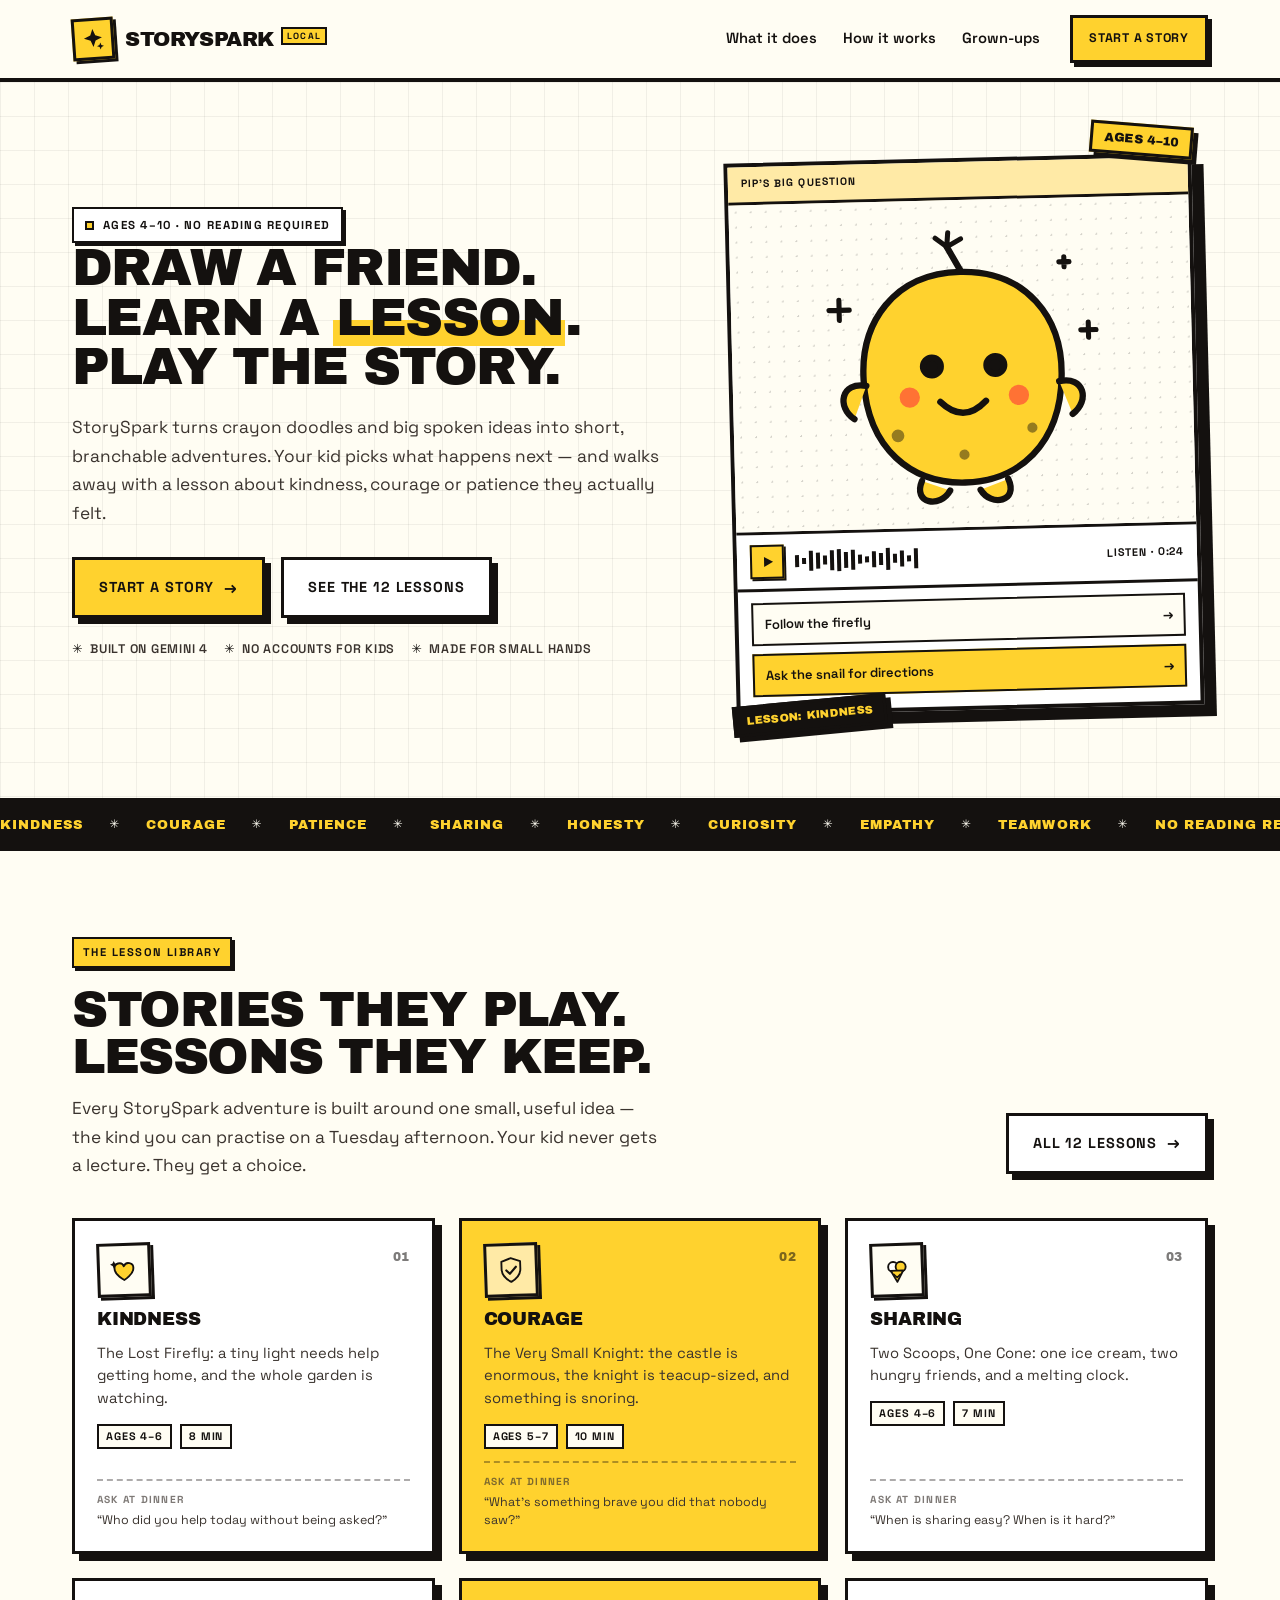
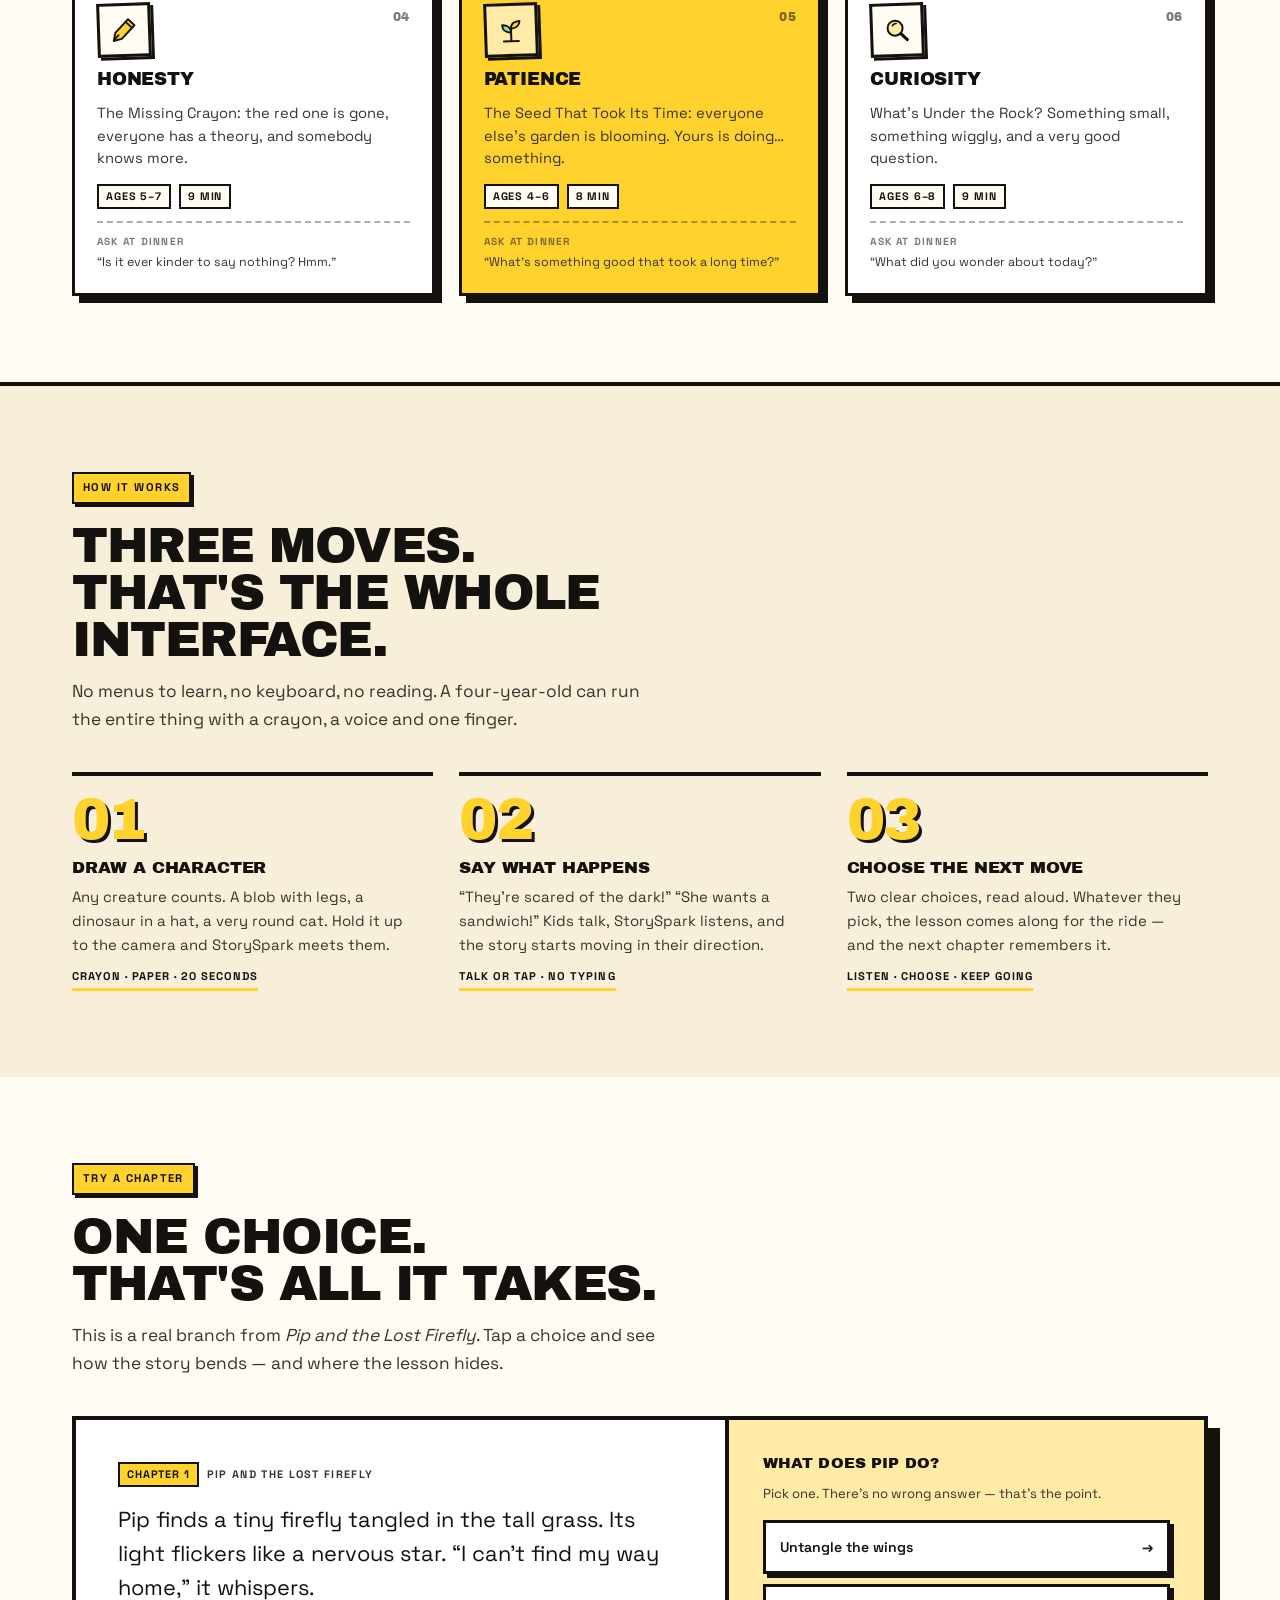
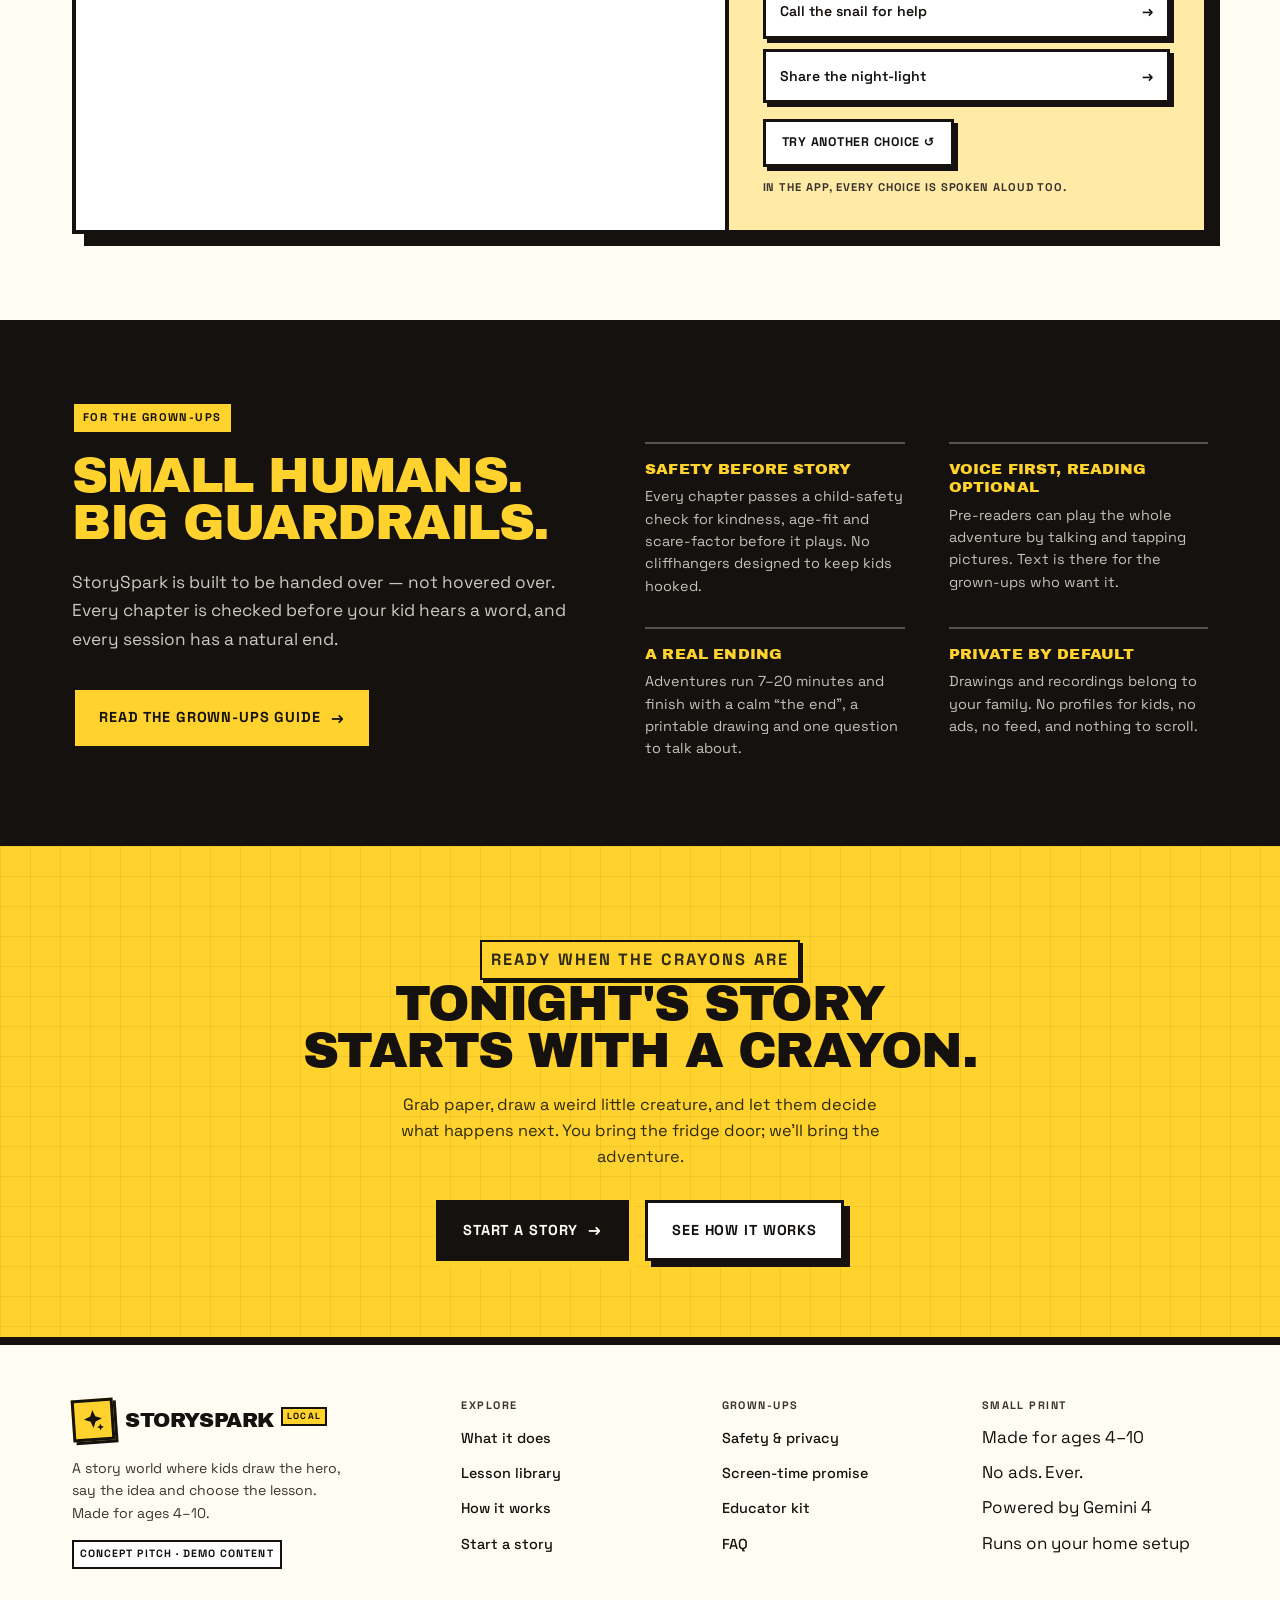
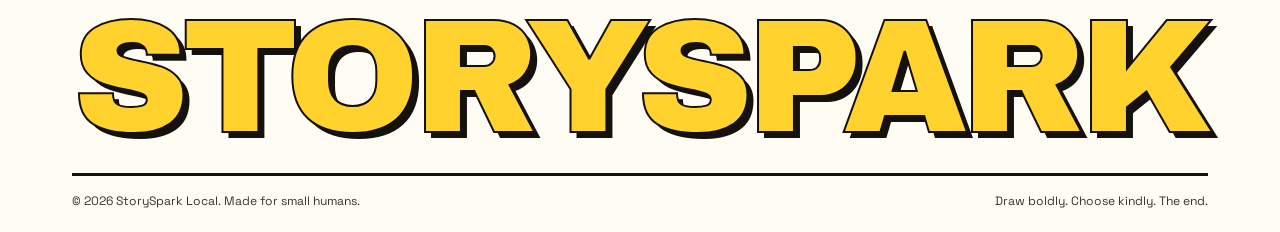
==== index.html @ 082050e4 "StorySpark Local: kid-first story pitch, studio preview, family profiles and local model backend" ====
<!DOCTYPE html>
<html lang="en">
<head>
  <meta charset="UTF-8">
  <meta name="viewport" content="width=device-width, initial-scale=1">
  <title>StorySpark Local — Draw a friend. Learn a lesson. Play the story.</title>
  <meta name="description" content="StorySpark Local turns kids' crayon doodles and spoken ideas into short, branchable story adventures that teach kindness, courage, patience and more. For ages 4–10.">
  <meta name="theme-color" content="#FFD22E">
  <link rel="icon" href="assets/favicon.svg" type="image/svg+xml">
  <link rel="preconnect" href="https://fonts.googleapis.com">
  <link rel="preconnect" href="https://fonts.gstatic.com" crossorigin>
  <link href="https://fonts.googleapis.com/css2?family=Archivo+Black&family=Space+Grotesk:wght@400;500;600;700&display=swap" rel="stylesheet">
  <link rel="stylesheet" href="assets/css/style.css">
  <script>document.documentElement.classList.add('js');</script>
</head>
<body>
  <a class="skip-link" href="#main">Skip to content</a>

  <header class="site-header">
    <div class="wrap nav">
      <a class="brand" href="index.html" aria-label="StorySpark Local — home">
        <span class="brand-mark" aria-hidden="true">
          <svg viewBox="0 0 24 24"><path d="M12 2l2.5 6.3L21 11l-6.5 2.7L12 20l-2.5-6.3L3 11l6.5-2.7z"/><path d="M19 16l1 2.5 2.5 1-2.5 1-1 2.5-1-2.5-2.5-1 2.5-1z"/></svg>
        </span>
        <span class="brand-text">StorySpark<span class="brand-local">Local</span></span>
      </a>

      <button class="nav-toggle" type="button" aria-expanded="false" aria-controls="nav-panel">
        <span class="sr-only">Menu</span>
        <span class="bars" aria-hidden="true"><i></i><i></i><i></i></span>
      </button>

      <nav class="nav-panel" id="nav-panel" aria-label="Main">
        <ul class="nav-links">
          <li><a href="what-it-does.html">What it does</a></li>
          <li><a href="how-it-works.html">How it works</a></li>
          <li><a href="grown-ups.html">Grown-ups</a></li>
        </ul>
        <a class="btn btn--yellow btn--sm" href="play.html">Start a story</a>
      </nav>
    </div>
  </header>

  <main id="main">
    <!-- Hero -->
    <section class="hero">
      <div class="wrap hero-grid">
        <div class="hero-copy">
          <p class="eyebrow"><span class="eyebrow-mark" aria-hidden="true"></span>Ages 4–10 · no reading required</p>
          <h1 class="display">Draw a friend.<br>Learn a <span class="marker">lesson</span>.<br>Play the story.</h1>
          <p class="lede">StorySpark turns crayon doodles and big spoken ideas into short, branchable adventures. Your kid picks what happens next — and walks away with a lesson about kindness, courage or patience they actually felt.</p>

          <div class="hero-actions">
            <a class="btn btn--yellow" href="play.html">Start a story <span class="btn-arrow" aria-hidden="true">→</span></a>
            <a class="btn" href="what-it-does.html">See the 12 lessons</a>
          </div>

          <p class="hero-note">
            <span>Built on Gemini 4</span>
            <span>No accounts for kids</span>
            <span>Made for small hands</span>
          </p>
        </div>

        <div class="hero-art" aria-hidden="true">
          <div class="art-card">
            <div class="sticker sticker--age">Ages 4–10</div>
            <div class="art-top">
              <span>Pip's big question</span>
            </div>
            <div class="art-canvas">
              <svg class="pip" viewBox="0 0 260 240" role="img" aria-label="A doodled yellow creature called Pip">
                <g stroke="#14110F" stroke-width="5" stroke-linecap="round" stroke-linejoin="round">
                  <path d="M132 46 L120 24" fill="none"/>
                  <path d="M120 24 l-9 -7 M120 24 l1 -11 M120 24 l11 -6" fill="none" stroke-width="4"/>
                  <path d="M130 44 C 78 44 50 82 52 128 C 54 182 88 210 130 210 C 172 210 206 182 208 128 C 210 82 182 44 130 44 Z" fill="#FFD22E"/>
                  <path d="M54 132 C 34 128 30 148 44 158" fill="#FFD22E"/>
                  <path d="M206 132 C 226 128 230 148 216 158" fill="#FFD22E"/>
                  <path d="M96 208 C 88 226 110 230 118 216" fill="#FFD22E"/>
                  <path d="M164 208 C 172 226 150 230 142 216" fill="#FFD22E"/>
                  <circle cx="106" cy="118" r="7" fill="#14110F"/>
                  <circle cx="156" cy="118" r="7" fill="#14110F"/>
                  <circle cx="88" cy="142" r="8" fill="#FF5A36" stroke="none" opacity=".8"/>
                  <circle cx="174" cy="142" r="8" fill="#FF5A36" stroke="none" opacity=".8"/>
                  <path d="M112 146 Q130 164 148 146" fill="none"/>
                  <circle cx="78" cy="172" r="5" fill="#14110F" stroke="none" opacity=".45"/>
                  <circle cx="184" cy="168" r="4" fill="#14110F" stroke="none" opacity=".45"/>
                  <circle cx="130" cy="188" r="4" fill="#14110F" stroke="none" opacity=".45"/>
                </g>
                <g stroke="#14110F" stroke-width="4" stroke-linecap="round" fill="none">
                  <path d="M34 64 l0 16 M26 72 l16 0"/>
                  <path d="M230 86 l0 12 M224 92 l12 0"/>
                  <path d="M212 34 l0 8 M208 38 l8 0"/>
                </g>
              </svg>
            </div>
            <div class="art-audio">
              <span class="play-dot">
                <svg viewBox="0 0 12 12" aria-hidden="true"><path d="M2 1l9 5-9 5z"/></svg>
              </span>
              <span class="wave">
                <i></i><i></i><i></i><i></i><i></i><i></i><i></i><i></i><i></i><i></i><i></i><i></i><i></i><i></i><i></i><i></i><i></i><i></i>
              </span>
              <span class="audio-time">Listen · 0:24</span>
            </div>
            <div class="art-choices">
              <span class="choice">Follow the firefly <span class="choice-arrow">→</span></span>
              <span class="choice">Ask the snail for directions <span class="choice-arrow">→</span></span>
            </div>
            <div class="sticker sticker--lesson">Lesson: kindness</div>
          </div>
        </div>
      </div>
    </section>

    <!-- Ticker -->
    <div class="ticker" aria-hidden="true">
      <div class="ticker-track">
        <div class="ticker-group">
          <span>Kindness</span><span class="ticker-star">✳</span>
          <span>Courage</span><span class="ticker-star">✳</span>
          <span>Patience</span><span class="ticker-star">✳</span>
          <span>Sharing</span><span class="ticker-star">✳</span>
          <span>Honesty</span><span class="ticker-star">✳</span>
          <span>Curiosity</span><span class="ticker-star">✳</span>
          <span>Empathy</span><span class="ticker-star">✳</span>
          <span>Teamwork</span><span class="ticker-star">✳</span>
          <span>No reading required</span><span class="ticker-star">✳</span>
          <span>No ads. Ever.</span><span class="ticker-star">✳</span>
          <span>20-minute adventures</span><span class="ticker-star">✳</span>
        </div>
        <div class="ticker-group">
          <span>Kindness</span><span class="ticker-star">✳</span>
          <span>Courage</span><span class="ticker-star">✳</span>
          <span>Patience</span><span class="ticker-star">✳</span>
          <span>Sharing</span><span class="ticker-star">✳</span>
          <span>Honesty</span><span class="ticker-star">✳</span>
          <span>Curiosity</span><span class="ticker-star">✳</span>
          <span>Empathy</span><span class="ticker-star">✳</span>
          <span>Teamwork</span><span class="ticker-star">✳</span>
          <span>No reading required</span><span class="ticker-star">✳</span>
          <span>No ads. Ever.</span><span class="ticker-star">✳</span>
          <span>20-minute adventures</span><span class="ticker-star">✳</span>
        </div>
      </div>
    </div>

    <!-- Lessons -->
    <section class="section" id="lessons">
      <div class="wrap">
        <div class="section-head">
          <div class="section-head__copy">
            <p class="kicker">The lesson library</p>
            <h2 class="display">Stories they play.<br>Lessons they keep.</h2>
            <p class="lede">Every StorySpark adventure is built around one small, useful idea — the kind you can practise on a Tuesday afternoon. Your kid never gets a lecture. They get a choice.</p>
          </div>
          <div class="section-head__aside">
            <a class="btn" href="what-it-does.html">All 12 lessons <span class="btn-arrow" aria-hidden="true">→</span></a>
          </div>
        </div>

        <div class="lesson-grid">
          <article class="lesson">
            <div class="lesson-top">
              <span class="icon-box" aria-hidden="true">
                <svg viewBox="0 0 48 48" fill="none"><path d="M24 40S9 31.5 9 21.8A7.8 7.8 0 0 1 24 18a7.8 7.8 0 0 1 15 3.8C39 31.5 24 40 24 40Z" fill="#FFD22E" stroke="#14110F" stroke-width="3" stroke-linejoin="round"/><path d="M6 13l2-4 2 4 4 2-4 2-2 4-2-4-4-2z" fill="#14110F"/></svg>
              </span>
              <span class="lesson-num">01</span>
            </div>
            <h3>Kindness</h3>
            <p>The Lost Firefly: a tiny light needs help getting home, and the whole garden is watching.</p>
            <div class="tag-row"><span class="tag">Ages 4–6</span><span class="tag">8 min</span></div>
            <p class="talk"><b>Ask at dinner</b>“Who did you help today without being asked?”</p>
          </article>

          <article class="lesson lesson--yellow">
            <div class="lesson-top">
              <span class="icon-box" aria-hidden="true">
                <svg viewBox="0 0 48 48" fill="none"><path d="M24 5l15 5.4v11.8c0 9.6-6.7 16.2-15 20.8-8.3-4.6-15-11.2-15-20.8V10.4L24 5Z" fill="#FFEAA6" stroke="#14110F" stroke-width="3" stroke-linejoin="round"/><path d="M16.5 24.5l5.5 5.5 10-11" stroke="#14110F" stroke-width="3.4" stroke-linecap="round" stroke-linejoin="round"/></svg>
              </span>
              <span class="lesson-num">02</span>
            </div>
            <h3>Courage</h3>
            <p>The Very Small Knight: the castle is enormous, the knight is teacup-sized, and something is snoring.</p>
            <div class="tag-row"><span class="tag">Ages 5–7</span><span class="tag">10 min</span></div>
            <p class="talk"><b>Ask at dinner</b>“What's something brave you did that nobody saw?”</p>
          </article>

          <article class="lesson">
            <div class="lesson-top">
              <span class="icon-box" aria-hidden="true">
                <svg viewBox="0 0 48 48" fill="none"><circle cx="18" cy="19" r="8" fill="#FFFFFF" stroke="#14110F" stroke-width="3"/><circle cx="30" cy="19" r="8" fill="#FFD22E" stroke="#14110F" stroke-width="3"/><path d="M14 25h20L24 43 14 25Z" fill="#FFD22E" stroke="#14110F" stroke-width="3" stroke-linejoin="round"/><path d="M19 31l5 5 5-5" stroke="#14110F" stroke-width="2.6" stroke-linecap="round" stroke-linejoin="round"/></svg>
              </span>
              <span class="lesson-num">03</span>
            </div>
            <h3>Sharing</h3>
            <p>Two Scoops, One Cone: one ice cream, two hungry friends, and a melting clock.</p>
            <div class="tag-row"><span class="tag">Ages 4–6</span><span class="tag">7 min</span></div>
            <p class="talk"><b>Ask at dinner</b>“When is sharing easy? When is it hard?”</p>
          </article>

          <article class="lesson">
            <div class="lesson-top">
              <span class="icon-box" aria-hidden="true">
                <svg viewBox="0 0 48 48" fill="none"><path d="M31 7l10 10L20 38l-13 3 3-13L31 7Z" fill="#FFD22E" stroke="#14110F" stroke-width="3" stroke-linejoin="round"/><path d="M27 11l10 10M9 38l6-6" stroke="#14110F" stroke-width="3" stroke-linecap="round"/></svg>
              </span>
              <span class="lesson-num">04</span>
            </div>
            <h3>Honesty</h3>
            <p>The Missing Crayon: the red one is gone, everyone has a theory, and somebody knows more.</p>
            <div class="tag-row"><span class="tag">Ages 5–7</span><span class="tag">9 min</span></div>
            <p class="talk"><b>Ask at dinner</b>“Is it ever kinder to say nothing? Hmm.”</p>
          </article>

          <article class="lesson lesson--yellow">
            <div class="lesson-top">
              <span class="icon-box" aria-hidden="true">
                <svg viewBox="0 0 48 48" fill="none"><path d="M24 42V23" stroke="#14110F" stroke-width="3.2" stroke-linecap="round"/><path d="M24 28c-9 0-14-5-14-12 8 0 14 4 14 12Z" fill="#8FE3AE" stroke="#14110F" stroke-width="3" stroke-linejoin="round"/><path d="M24 22c0-8 6-12 14-12 0 7-6 12-14 12Z" fill="#FFD22E" stroke="#14110F" stroke-width="3" stroke-linejoin="round"/><path d="M12 42h24" stroke="#14110F" stroke-width="3" stroke-linecap="round"/></svg>
              </span>
              <span class="lesson-num">05</span>
            </div>
            <h3>Patience</h3>
            <p>The Seed That Took Its Time: everyone else's garden is blooming. Yours is doing… something.</p>
            <div class="tag-row"><span class="tag">Ages 4–6</span><span class="tag">8 min</span></div>
            <p class="talk"><b>Ask at dinner</b>“What's something good that took a long time?”</p>
          </article>

          <article class="lesson">
            <div class="lesson-top">
              <span class="icon-box" aria-hidden="true">
                <svg viewBox="0 0 48 48" fill="none"><circle cx="21" cy="21" r="12" fill="#FFEAA6" stroke="#14110F" stroke-width="3.2"/><path d="M30 30l10 10" stroke="#14110F" stroke-width="5" stroke-linecap="round"/><path d="M17 17c1-2.4 3.2-3.4 6-3.4" stroke="#14110F" stroke-width="2.6" stroke-linecap="round"/></svg>
              </span>
              <span class="lesson-num">06</span>
            </div>
            <h3>Curiosity</h3>
            <p>What's Under the Rock? Something small, something wiggly, and a very good question.</p>
            <div class="tag-row"><span class="tag">Ages 6–8</span><span class="tag">9 min</span></div>
            <p class="talk"><b>Ask at dinner</b>“What did you wonder about today?”</p>
          </article>
        </div>
      </div>
    </section>

    <!-- How it works -->
    <section class="section section--milk rule-top" id="how">
      <div class="wrap">
        <div class="section-head">
          <div class="section-head__copy">
            <p class="kicker">How it works</p>
            <h2 class="display">Three moves.<br>That's the whole interface.</h2>
            <p class="lede">No menus to learn, no keyboard, no reading. A four-year-old can run the entire thing with a crayon, a voice and one finger.</p>
          </div>
        </div>

        <div class="steps">
          <div class="step">
            <div class="step-num">01</div>
            <h3>Draw a character</h3>
            <p>Any creature counts. A blob with legs, a dinosaur in a hat, a very round cat. Hold it up to the camera and StorySpark meets them.</p>
            <span class="step-note">Crayon · paper · 20 seconds</span>
          </div>
          <div class="step">
            <div class="step-num">02</div>
            <h3>Say what happens</h3>
            <p>“They're scared of the dark!” “She wants a sandwich!” Kids talk, StorySpark listens, and the story starts moving in their direction.</p>
            <span class="step-note">Talk or tap · no typing</span>
          </div>
          <div class="step">
            <div class="step-num">03</div>
            <h3>Choose the next move</h3>
            <p>Two clear choices, read aloud. Whatever they pick, the lesson comes along for the ride — and the next chapter remembers it.</p>
            <span class="step-note">Listen · choose · keep going</span>
          </div>
        </div>
      </div>
    </section>

    <!-- Demo -->
    <section class="section" id="try-a-chapter">
      <div class="wrap">
        <div class="section-head">
          <div class="section-head__copy">
            <p class="kicker">Try a chapter</p>
            <h2 class="display">One choice.<br>That's all it takes.</h2>
            <p class="lede">This is a real branch from <em>Pip and the Lost Firefly</em>. Tap a choice and see how the story bends — and where the lesson hides.</p>
          </div>
        </div>

        <div class="demo" data-demo>
          <div class="demo-story">
            <div class="demo-meta">
              <span class="tag tag--yellow">Chapter 1</span>
              <span class="demo-chapter">Pip and the lost firefly</span>
            </div>
            <p class="demo-text" data-demo-text aria-live="polite">Pip finds a tiny firefly tangled in the tall grass. Its light flickers like a nervous star. “I can't find my way home,” it whispers.</p>
            <div class="demo-lesson" data-demo-lesson hidden>
              <span>The lesson underneath</span>
              <span data-demo-lesson-text></span>
            </div>
          </div>

          <div class="demo-side">
            <h3>What does Pip do?</h3>
            <p>Pick one. There's no wrong answer — that's the point.</p>
            <div class="demo-choices" data-demo-choices>
              <button class="demo-btn" type="button" data-demo-choice
                data-outcome="Pip kneels down and gently untangles the little wings. The firefly zips free, lands on Pip's nose, and lights up the whole garden like a birthday cake."
                data-lesson="Kindness is a small, bright thing you can hand to someone.">
                Untangle the wings <span class="choice-arrow" aria-hidden="true">→</span>
              </button>
              <button class="demo-btn" type="button" data-demo-choice
                data-outcome="Pip calls the garden snail, who knows every leaf by name. Together they build a lantern path, and the firefly hums all the way home."
                data-lesson="Asking for help is its own kind of courage.">
                Call the snail for help <span class="choice-arrow" aria-hidden="true">→</span>
              </button>
              <button class="demo-btn" type="button" data-demo-choice
                data-outcome="Pip gives the firefly the little night-light from the hallway. “Now I can see my family,” it says. Pip walks home in the dark, and the stars feel friendlier."
                data-lesson="Sharing what you need makes the whole night softer.">
                Share the night-light <span class="choice-arrow" aria-hidden="true">→</span>
              </button>
            </div>
            <button class="btn btn--sm demo-reset" type="button" data-demo-reset hidden>Try another choice ↺</button>
            <p class="demo-hint">In the app, every choice is spoken aloud too.</p>
          </div>
        </div>
      </div>
    </section>

    <!-- Grown-ups band -->
    <section class="band">
      <div class="wrap band-split">
        <div>
          <p class="kicker">For the grown-ups</p>
          <h2 class="display">Small humans.<br>Big guardrails.</h2>
          <p class="lede">StorySpark is built to be handed over — not hovered over. Every chapter is checked before your kid hears a word, and every session has a natural end.</p>
          <a class="btn btn--yellow" href="grown-ups.html">Read the grown-ups guide <span class="btn-arrow" aria-hidden="true">→</span></a>
        </div>

        <div class="band-grid">
          <div class="band-item">
            <h3>Safety before story</h3>
            <p>Every chapter passes a child-safety check for kindness, age-fit and scare-factor before it plays. No cliffhangers designed to keep kids hooked.</p>
          </div>
          <div class="band-item">
            <h3>Voice first, reading optional</h3>
            <p>Pre-readers can play the whole adventure by talking and tapping pictures. Text is there for the grown-ups who want it.</p>
          </div>
          <div class="band-item">
            <h3>A real ending</h3>
            <p>Adventures run 7–20 minutes and finish with a calm “the end”, a printable drawing and one question to talk about.</p>
          </div>
          <div class="band-item">
            <h3>Private by default</h3>
            <p>Drawings and recordings belong to your family. No profiles for kids, no ads, no feed, and nothing to scroll.</p>
          </div>
        </div>
      </div>
    </section>

    <!-- CTA -->
    <section class="cta">
      <div class="wrap">
        <p class="kicker">Ready when the crayons are</p>
        <h2 class="display">Tonight's story starts with a crayon.</h2>
        <p>Grab paper, draw a weird little creature, and let them decide what happens next. You bring the fridge door; we'll bring the adventure.</p>
        <div class="hero-actions">
          <a class="btn btn--ink" href="play.html">Start a story <span class="btn-arrow" aria-hidden="true">→</span></a>
          <a class="btn" href="how-it-works.html">See how it works</a>
        </div>
      </div>
    </section>
  </main>

  <footer class="site-footer">
    <div class="wrap">
      <div class="footer-top">
        <div class="footer-about">
          <a class="brand" href="index.html" aria-label="StorySpark Local — home">
            <span class="brand-mark" aria-hidden="true">
              <svg viewBox="0 0 24 24"><path d="M12 2l2.5 6.3L21 11l-6.5 2.7L12 20l-2.5-6.3L3 11l6.5-2.7z"/><path d="M19 16l1 2.5 2.5 1-2.5 1-1 2.5-1-2.5-2.5-1 2.5-1z"/></svg>
            </span>
            <span class="brand-text">StorySpark<span class="brand-local">Local</span></span>
          </a>
          <p>A story world where kids draw the hero, say the idea and choose the lesson. Made for ages 4–10.</p>
          <span class="footer-note">Concept pitch · demo content</span>
        </div>

        <div class="footer-col">
          <h3>Explore</h3>
          <ul>
            <li><a href="what-it-does.html">What it does</a></li>
            <li><a href="what-it-does.html#library">Lesson library</a></li>
            <li><a href="how-it-works.html">How it works</a></li>
            <li><a href="play.html">Start a story</a></li>
          </ul>
        </div>

        <div class="footer-col">
          <h3>Grown-ups</h3>
          <ul>
            <li><a href="grown-ups.html">Safety &amp; privacy</a></li>
            <li><a href="grown-ups.html#screen-time">Screen-time promise</a></li>
            <li><a href="grown-ups.html#educators">Educator kit</a></li>
            <li><a href="grown-ups.html#faq">FAQ</a></li>
          </ul>
        </div>

        <div class="footer-col">
          <h3>Small print</h3>
          <ul>
            <li>Made for ages 4–10</li>
            <li>No ads. Ever.</li>
            <li>Powered by Gemini 4</li>
            <li>Runs on your home setup</li>
          </ul>
        </div>
      </div>

      <div class="footer-word" aria-hidden="true">STORYSPARK</div>

      <div class="footer-bottom">
        <span>© 2026 StorySpark Local. Made for small humans.</span>
        <span>Draw boldly. Choose kindly. The end.</span>
      </div>
    </div>
  </footer>

  <script src="assets/js/main.js" defer></script>
</body>
</html>
---- assets/css/style.css ----
/* ==========================================================================
   StorySpark Local — neo-brutalist design system
   Palette: milk + yellow + ink. Sharp corners only. No pills. No status dots.
   ========================================================================== */

:root {
  --ink: #14110f;
  --ink-soft: #3a332e;
  --milk: #fffdf3;
  --milk-deep: #f7efda;
  --yellow: #ffd22e;
  --yellow-soft: #ffeaa6;
  --white: #ffffff;
  --tomato: #ff5a36;
  --sky: #7cc7ff;
  --mint: #8fe3ae;

  --border: 3px solid var(--ink);
  --border-bold: 4px solid var(--ink);
  --shadow-sm: 4px 4px 0 var(--ink);
  --shadow: 7px 7px 0 var(--ink);
  --shadow-lg: 12px 12px 0 var(--ink);

  --wrap: 1180px;
  --gutter: 22px;
  --header-h: 78px;

  --font-display: "Archivo Black", "Arial Black", Impact, system-ui, sans-serif;
  --font-body: "Space Grotesk", system-ui, -apple-system, "Segoe UI", sans-serif;

  --paper-grid:
    linear-gradient(to right, rgba(20, 17, 15, 0.06) 1px, transparent 1px),
    linear-gradient(to bottom, rgba(20, 17, 15, 0.06) 1px, transparent 1px);
}

/* --------------------------------------------------------------------------
   Reset & base
   -------------------------------------------------------------------------- */

*,
*::before,
*::after {
  box-sizing: border-box;
}

html {
  -webkit-text-size-adjust: 100%;
  scroll-behavior: smooth;
}

body {
  margin: 0;
  background-color: var(--milk);
  color: var(--ink);
  font-family: var(--font-body);
  font-size: 1.0625rem;
  line-height: 1.6;
  -webkit-font-smoothing: antialiased;
  overflow-x: hidden;
}

img,
svg,
canvas {
  max-width: 100%;
  display: block;
}

h1,
h2,
h3,
h4,
p,
ul,
ol,
figure,
blockquote {
  margin: 0;
}

ul,
ol {
  padding: 0;
  list-style: none;
}

a {
  color: inherit;
  text-decoration-thickness: 2px;
  text-underline-offset: 3px;
}

button {
  font: inherit;
  color: inherit;
}

::selection {
  background: var(--yellow);
  color: var(--ink);
}

:focus-visible {
  outline: 4px solid var(--ink);
  outline-offset: 3px;
}

section[id],
div[id] {
  scroll-margin-top: calc(var(--header-h) + 18px);
}

.sr-only {
  position: absolute;
  width: 1px;
  height: 1px;
  padding: 0;
  margin: -1px;
  overflow: hidden;
  clip: rect(0 0 0 0);
  white-space: nowrap;
  border: 0;
}

.skip-link {
  position: absolute;
  top: -100px;
  left: 16px;
  z-index: 200;
  background: var(--yellow);
  color: var(--ink);
  border: var(--border);
  padding: 12px 18px;
  font-weight: 700;
  text-decoration: none;
  box-shadow: var(--shadow-sm);
}

.skip-link:focus {
  top: 12px;
}

/* --------------------------------------------------------------------------
   Layout
   -------------------------------------------------------------------------- */

.wrap {
  width: 100%;
  max-width: var(--wrap);
  margin-inline: auto;
  padding-inline: var(--gutter);
}

.section {
  padding-block: 86px;
}

.section--tight {
  padding-block: 58px;
}

.section--milk {
  background: var(--milk-deep);
}

.section--paper {
  background: var(--milk);
  background-image: var(--paper-grid);
  background-size: 34px 34px;
}

.rule-top {
  border-top: var(--border-bold);
}

.rule-bottom {
  border-bottom: var(--border-bold);
}

/* --------------------------------------------------------------------------
   Type
   -------------------------------------------------------------------------- */

.display {
  font-family: var(--font-display);
  font-weight: 400;
  text-transform: uppercase;
  line-height: 0.94;
  letter-spacing: -0.03em;
  text-wrap: balance;
}

h1.display {
  font-size: clamp(2.35rem, 4.1vw, 3.7rem);
}

.hero .display {
  font-size: clamp(2.35rem, 4.1vw, 3.7rem);
}

h2.display {
  font-size: clamp(1.95rem, 3.9vw, 3.25rem);
}

h3 {
  font-size: 1.2rem;
  line-height: 1.2;
  letter-spacing: -0.01em;
}

.kicker {
  display: inline-flex;
  align-items: center;
  gap: 8px;
  background: var(--yellow);
  border: 2px solid var(--ink);
  box-shadow: 3px 3px 0 var(--ink);
  padding: 5px 9px;
  font-size: 0.7rem;
  font-weight: 700;
  text-transform: uppercase;
  letter-spacing: 0.13em;
  margin-bottom: 18px;
}

.eyebrow {
  display: inline-flex;
  align-items: center;
  gap: 9px;
  background: var(--white);
  border: 2px solid var(--ink);
  box-shadow: 3px 3px 0 var(--ink);
  padding: 7px 11px;
  font-size: 0.72rem;
  font-weight: 700;
  text-transform: uppercase;
  letter-spacing: 0.11em;
}

.eyebrow .eyebrow-mark {
  width: 9px;
  height: 9px;
  background: var(--yellow);
  border: 2px solid var(--ink);
  flex: none;
}

.lede {
  font-size: clamp(1.03rem, 1.35vw, 1.18rem);
  line-height: 1.65;
  max-width: 54ch;
  color: var(--ink-soft);
  margin-top: 22px;
}

.section-head {
  display: flex;
  justify-content: space-between;
  align-items: flex-end;
  gap: 32px;
  margin-bottom: 38px;
}

.section-head__copy {
  max-width: 62ch;
}

.section-head .lede {
  margin-top: 14px;
}

.section-head__aside {
  flex: none;
  padding-bottom: 6px;
}

.marker {
  background: linear-gradient(180deg, transparent 54%, var(--yellow) 54%);
  padding-inline: 0.04em;
}

.text-link {
  font-weight: 700;
  text-decoration: none;
  border-bottom: 4px solid var(--yellow);
  padding-bottom: 1px;
}

.text-link:hover {
  background: var(--yellow);
}

/* --------------------------------------------------------------------------
   Buttons & tags
   -------------------------------------------------------------------------- */

.btn {
  display: inline-flex;
  align-items: center;
  justify-content: center;
  gap: 10px;
  padding: 16px 24px;
  border: var(--border);
  background: var(--white);
  color: var(--ink);
  font-family: var(--font-body);
  font-size: 0.9rem;
  font-weight: 700;
  text-transform: uppercase;
  letter-spacing: 0.06em;
  text-decoration: none;
  box-shadow: 6px 6px 0 var(--ink);
  cursor: pointer;
  transition: transform 0.12s ease, box-shadow 0.12s ease, background-color 0.12s ease;
}

.btn:hover {
  transform: translate(-2px, -2px);
  box-shadow: 8px 8px 0 var(--ink);
}

.btn:active {
  transform: translate(3px, 3px);
  box-shadow: 2px 2px 0 var(--ink);
}

.btn--yellow {
  background: var(--yellow);
}

.btn--ink {
  background: var(--ink);
  color: var(--milk);
  box-shadow: 6px 6px 0 var(--yellow);
}

.btn--ink:hover {
  box-shadow: 8px 8px 0 var(--yellow);
}

.btn--ink:active {
  box-shadow: 2px 2px 0 var(--yellow);
}

.btn--sm {
  padding: 11px 16px;
  font-size: 0.78rem;
  box-shadow: var(--shadow-sm);
}

.btn--sm:hover {
  box-shadow: 6px 6px 0 var(--ink);
}

.btn--block {
  width: 100%;
}

.btn[disabled] {
  cursor: progress;
  opacity: 0.75;
  transform: none;
  box-shadow: 3px 3px 0 var(--ink);
}

.btn-arrow {
  font-size: 1.1em;
  line-height: 1;
}

.hero-actions {
  display: flex;
  flex-wrap: wrap;
  gap: 16px;
  margin-top: 30px;
}

.tag-row {
  display: flex;
  flex-wrap: wrap;
  gap: 8px;
}

.tag {
  display: inline-flex;
  align-items: center;
  gap: 5px;
  border: 2px solid var(--ink);
  background: var(--milk);
  padding: 4px 7px;
  font-size: 0.68rem;
  font-weight: 700;
  text-transform: uppercase;
  letter-spacing: 0.08em;
  line-height: 1.2;
}

.tag--ink {
  background: var(--ink);
  color: var(--yellow);
}

.tag--yellow {
  background: var(--yellow);
}

/* --------------------------------------------------------------------------
   Header / nav
   -------------------------------------------------------------------------- */

.site-header {
  position: sticky;
  top: 0;
  z-index: 100;
  background: var(--milk);
  border-bottom: var(--border-bold);
}

.nav {
  display: flex;
  align-items: center;
  justify-content: space-between;
  gap: 24px;
  min-height: var(--header-h);
}

.brand {
  display: inline-flex;
  align-items: center;
  gap: 11px;
  text-decoration: none;
  flex: none;
}

.brand-mark {
  display: grid;
  place-items: center;
  width: 42px;
  height: 42px;
  background: var(--yellow);
  border: var(--border);
  box-shadow: 3px 3px 0 var(--ink);
  transform: rotate(-4deg);
}

.brand-mark svg {
  width: 24px;
  height: 24px;
  fill: var(--ink);
}

.brand-text {
  display: inline-flex;
  align-items: center;
  gap: 7px;
  font-family: var(--font-display);
  font-size: 1.3rem;
  line-height: 1;
  text-transform: uppercase;
  letter-spacing: -0.02em;
}

.brand-local {
  font-family: var(--font-body);
  font-size: 0.56rem;
  font-weight: 700;
  letter-spacing: 0.14em;
  background: var(--yellow);
  border: 2px solid var(--ink);
  padding: 3px 4px;
  transform: translateY(-3px);
}

.nav-panel {
  display: flex;
  align-items: center;
  gap: 30px;
}

.nav-links {
  display: flex;
  align-items: center;
  gap: 26px;
}

.nav-links a {
  position: relative;
  display: inline-block;
  padding: 6px 0;
  font-size: 0.92rem;
  font-weight: 600;
  text-decoration: none;
}

.nav-links a::after {
  content: "";
  position: absolute;
  left: 0;
  right: 0;
  bottom: 0;
  height: 4px;
  background: var(--yellow);
  border: 1px solid var(--ink);
  transform: scaleX(0);
  transform-origin: left;
  transition: transform 0.16s ease;
}

.nav-links a:hover::after,
.nav-links a[aria-current="page"]::after {
  transform: scaleX(1);
}

.nav-toggle {
  display: none;
  align-items: center;
  justify-content: center;
  width: 46px;
  height: 46px;
  padding: 0;
  background: var(--yellow);
  border: var(--border);
  box-shadow: 3px 3px 0 var(--ink);
  cursor: pointer;
}

.nav-toggle .bars {
  display: grid;
  gap: 4px;
  width: 20px;
}

.nav-toggle .bars i {
  display: block;
  height: 3px;
  background: var(--ink);
}

/* --------------------------------------------------------------------------
   Hero
   -------------------------------------------------------------------------- */

.hero {
  position: relative;
  padding-block: 66px 78px;
  background-color: var(--milk);
  background-image: var(--paper-grid);
  background-size: 34px 34px;
  border-bottom: var(--border-bold);
}

.hero-grid {
  display: grid;
  grid-template-columns: 1.1fr 0.9fr;
  gap: clamp(30px, 4vw, 54px);
  align-items: center;
}

.hero-note {
  display: flex;
  flex-wrap: wrap;
  gap: 6px 16px;
  margin-top: 22px;
  font-size: 0.78rem;
  font-weight: 600;
  text-transform: uppercase;
  letter-spacing: 0.06em;
  color: var(--ink-soft);
}

.hero-note span::before {
  content: "✳";
  color: var(--ink);
  margin-right: 7px;
}

/* Hero artwork: a paper story card */

.hero-art {
  position: relative;
  padding: 10px;
}

.art-card {
  position: relative;
  background: var(--white);
  border: var(--border-bold);
  box-shadow: var(--shadow-lg);
  transform: rotate(-1.4deg);
}

.art-top {
  display: flex;
  align-items: center;
  justify-content: space-between;
  gap: 12px;
  padding: 9px 13px;
  background: var(--yellow-soft);
  border-bottom: var(--border);
  font-size: 0.66rem;
  font-weight: 700;
  text-transform: uppercase;
  letter-spacing: 0.1em;
}

.art-canvas {
  position: relative;
  padding: 16px 14px 6px;
  background-color: var(--milk);
  background-image: radial-gradient(rgba(20, 17, 15, 0.18) 1px, transparent 1px);
  background-size: 15px 15px;
}

.pip {
  width: 100%;
  max-width: 330px;
  margin-inline: auto;
  height: auto;
}

.art-top .art-chapter {
  color: var(--ink-soft);
}

.art-audio {
  display: flex;
  align-items: center;
  gap: 11px;
  padding: 10px 13px;
  border-top: var(--border);
  background: var(--white);
}

.play-dot {
  display: grid;
  place-items: center;
  width: 34px;
  height: 34px;
  flex: none;
  background: var(--yellow);
  border: 2px solid var(--ink);
  box-shadow: 2px 2px 0 var(--ink);
}

.play-dot svg {
  width: 12px;
  height: 12px;
  fill: var(--ink);
  margin-left: 1px;
}

.wave {
  display: flex;
  align-items: center;
  gap: 3px;
  height: 24px;
  flex: 1;
}

.wave i {
  display: block;
  width: 4px;
  height: 6px;
  background: var(--ink);
}

.wave i:nth-child(3n) { height: 20px; }
.wave i:nth-child(3n + 1) { height: 12px; }
.wave i:nth-child(4n) { height: 16px; }
.wave i:nth-child(5n) { height: 9px; }
.wave i:nth-child(7n) { height: 22px; }

.audio-time {
  font-size: 0.68rem;
  font-weight: 700;
  letter-spacing: 0.08em;
  text-transform: uppercase;
  flex: none;
}

.art-choices {
  display: grid;
  gap: 8px;
  padding: 11px 13px 14px;
  border-top: var(--border);
}

.art-choices .choice {
  display: flex;
  align-items: center;
  justify-content: space-between;
  gap: 10px;
  padding: 9px 11px;
  background: var(--milk);
  border: 2px solid var(--ink);
  font-size: 0.82rem;
  font-weight: 600;
  text-decoration: none;
  transition: background-color 0.12s ease, transform 0.12s ease;
}

.art-choices .choice:hover {
  background: var(--yellow);
  transform: translate(-1px, -1px);
}

.art-choices .choice:nth-child(2) {
  background: var(--yellow);
}

.art-choices .choice:nth-child(2):hover {
  background: var(--yellow-soft);
}

.choice-arrow {
  font-weight: 700;
}

.sticker {
  position: absolute;
  z-index: 3;
  background: var(--yellow);
  border: var(--border);
  box-shadow: 5px 5px 0 var(--ink);
  padding: 7px 11px;
  font-family: var(--font-display);
  font-size: 0.78rem;
  text-transform: uppercase;
  letter-spacing: 0.03em;
  line-height: 1;
}

.sticker--age {
  top: -34px;
  right: -6px;
  transform: rotate(6deg);
}

.sticker--lesson {
  bottom: -22px;
  left: -8px;
  background: var(--ink);
  color: var(--yellow);
  transform: rotate(-4deg);
  font-size: 0.7rem;
}

/* --------------------------------------------------------------------------
   Ticker
   -------------------------------------------------------------------------- */

.ticker {
  overflow: hidden;
  background: var(--ink);
  color: var(--yellow);
  border-bottom: var(--border-bold);
  padding-block: 12px;
}

.ticker-track {
  display: flex;
  width: max-content;
  animation: ticker-scroll 34s linear infinite;
}

.ticker:hover .ticker-track {
  animation-play-state: paused;
}

.ticker-group {
  display: flex;
  align-items: center;
  gap: 26px;
  padding-right: 26px;
  font-family: var(--font-display);
  font-size: 0.82rem;
  text-transform: uppercase;
  letter-spacing: 0.08em;
  white-space: nowrap;
}

.ticker-star {
  color: var(--milk);
  font-size: 0.9em;
}

@keyframes ticker-scroll {
  to {
    transform: translateX(-50%);
  }
}

/* --------------------------------------------------------------------------
   Lesson cards
   -------------------------------------------------------------------------- */

.lesson-grid {
  display: grid;
  grid-template-columns: repeat(3, 1fr);
  gap: 24px;
}

.lesson {
  display: flex;
  flex-direction: column;
  gap: 12px;
  background: var(--white);
  border: var(--border);
  box-shadow: var(--shadow);
  padding: 22px;
  transition: transform 0.15s ease, box-shadow 0.15s ease;
}

.lesson:hover {
  transform: translate(-3px, -3px);
  box-shadow: 10px 10px 0 var(--ink);
}

.lesson--yellow {
  background: var(--yellow);
}

.lesson--yellow .icon-box {
  background: var(--yellow-soft);
}

.lesson-top {
  display: flex;
  align-items: flex-start;
  justify-content: space-between;
  gap: 12px;
}

.icon-box {
  display: grid;
  place-items: center;
  width: 54px;
  height: 54px;
  flex: none;
  background: var(--milk);
  border: var(--border);
  box-shadow: 3px 3px 0 var(--ink);
  transform: rotate(-2deg);
}

.icon-box svg {
  width: 30px;
  height: 30px;
}

.lesson-num {
  font-family: var(--font-display);
  font-size: 0.76rem;
  letter-spacing: 0.04em;
  color: var(--ink);
  opacity: 0.55;
  padding-top: 5px;
}

.lesson h3 {
  font-family: var(--font-display);
  font-weight: 400;
  font-size: 1.13rem;
  text-transform: uppercase;
  letter-spacing: -0.01em;
  line-height: 1.15;
}

.lesson p {
  font-size: 0.92rem;
  line-height: 1.55;
  color: var(--ink-soft);
}

.lesson .tag-row {
  margin-top: 2px;
}

.lesson .talk {
  margin-top: auto;
  padding-top: 12px;
  border-top: 2px dashed rgba(20, 17, 15, 0.35);
  font-size: 0.78rem;
  line-height: 1.45;
}

.lesson .talk b {
  display: block;
  font-size: 0.64rem;
  text-transform: uppercase;
  letter-spacing: 0.12em;
  margin-bottom: 3px;
  opacity: 0.65;
}

/* --------------------------------------------------------------------------
   Steps
   -------------------------------------------------------------------------- */

.steps {
  display: grid;
  grid-template-columns: repeat(3, 1fr);
  gap: 26px;
}

.step {
  border-top: var(--border-bold);
  padding-top: 18px;
}

.step-num {
  font-family: var(--font-display);
  font-size: clamp(2.6rem, 4.5vw, 3.9rem);
  line-height: 0.9;
  color: var(--yellow);
  text-shadow: 3px 3px 0 var(--ink);
  letter-spacing: -0.03em;
}

.step h3 {
  font-family: var(--font-display);
  font-weight: 400;
  text-transform: uppercase;
  font-size: 1.05rem;
  margin-top: 12px;
  letter-spacing: -0.01em;
}

.step p {
  margin-top: 7px;
  font-size: 0.93rem;
  color: var(--ink-soft);
  max-width: 34ch;
}

.step .step-note {
  display: inline-block;
  margin-top: 12px;
  font-size: 0.7rem;
  font-weight: 700;
  text-transform: uppercase;
  letter-spacing: 0.09em;
  border-bottom: 3px solid var(--yellow);
  padding-bottom: 2px;
}

/* --------------------------------------------------------------------------
   Try a chapter (interactive demo)
   -------------------------------------------------------------------------- */

.demo {
  display: grid;
  grid-template-columns: 1.15fr 0.85fr;
  background: var(--white);
  border: var(--border-bold);
  box-shadow: var(--shadow-lg);
}

.demo-story {
  padding: clamp(24px, 3.4vw, 42px);
  display: flex;
  flex-direction: column;
  gap: 16px;
}

.demo-meta {
  display: flex;
  flex-wrap: wrap;
  align-items: center;
  gap: 8px;
}

.demo-chapter {
  font-size: 0.68rem;
  font-weight: 700;
  text-transform: uppercase;
  letter-spacing: 0.12em;
  color: var(--ink-soft);
}

.demo-text {
  font-size: clamp(1.15rem, 1.7vw, 1.4rem);
  line-height: 1.55;
  min-height: 7.5em;
  text-wrap: pretty;
}

.demo-text strong {
  background: var(--yellow);
  padding-inline: 2px;
}

.demo-lesson {
  margin-top: auto;
  border-top: var(--border);
  padding-top: 14px;
  font-size: 0.86rem;
  font-weight: 600;
}

.demo-lesson span {
  display: block;
  font-size: 0.64rem;
  text-transform: uppercase;
  letter-spacing: 0.13em;
  opacity: 0.6;
  margin-bottom: 3px;
  font-weight: 700;
}

.demo-side {
  border-left: var(--border-bold);
  background: var(--yellow-soft);
  padding: clamp(22px, 3vw, 34px);
  display: flex;
  flex-direction: column;
  gap: 12px;
}

.demo-side h3 {
  font-family: var(--font-display);
  font-weight: 400;
  text-transform: uppercase;
  font-size: 0.95rem;
  letter-spacing: 0.01em;
}

.demo-side p {
  font-size: 0.82rem;
  line-height: 1.5;
  color: var(--ink-soft);
}

.demo-choices {
  display: grid;
  gap: 10px;
  margin-top: 4px;
}

.demo-btn {
  width: 100%;
  text-align: start;
  display: flex;
  align-items: center;
  justify-content: space-between;
  gap: 12px;
  padding: 13px 14px;
  background: var(--white);
  border: var(--border);
  box-shadow: var(--shadow-sm);
  font-size: 0.88rem;
  font-weight: 600;
  cursor: pointer;
  transition: transform 0.12s ease, box-shadow 0.12s ease, background-color 0.12s ease;
}

.demo-btn:hover {
  background: var(--yellow);
  transform: translate(-2px, -2px);
  box-shadow: 6px 6px 0 var(--ink);
}

.demo-reset {
  margin-top: 4px;
  align-self: flex-start;
}

.demo-hint {
  font-size: 0.7rem !important;
  text-transform: uppercase;
  letter-spacing: 0.08em;
  font-weight: 700;
}

/* --------------------------------------------------------------------------
   Ink band
   -------------------------------------------------------------------------- */

.band {
  background: var(--ink);
  color: var(--milk);
  border-block: var(--border-bold);
  padding-block: 78px;
}

.band .kicker {
  background: var(--yellow);
  color: var(--ink);
}

.band h2 {
  color: var(--yellow);
  max-width: 20ch;
}

.band .lede {
  color: rgba(255, 253, 243, 0.78);
  max-width: 46ch;
}

.band-grid {
  display: grid;
  grid-template-columns: repeat(2, 1fr);
  gap: 30px 44px;
  margin-top: 40px;
}

.band-item {
  border-top: 2px solid rgba(255, 253, 243, 0.28);
  padding-top: 16px;
}

.band-item h3 {
  font-family: var(--font-display);
  font-weight: 400;
  font-size: 0.95rem;
  text-transform: uppercase;
  color: var(--yellow);
  letter-spacing: 0.01em;
  margin-bottom: 7px;
}

.band-item p {
  font-size: 0.9rem;
  line-height: 1.55;
  color: rgba(255, 253, 243, 0.75);
  max-width: 40ch;
}

.band .btn {
  margin-top: 34px;
}

.band-split {
  display: grid;
  grid-template-columns: 0.95fr 1.05fr;
  gap: clamp(30px, 5vw, 64px);
  align-items: start;
}

/* --------------------------------------------------------------------------
   CTA strip
   -------------------------------------------------------------------------- */

.cta {
  background: var(--yellow);
  border-block: var(--border-bold);
  padding-block: 76px;
  text-align: center;
  background-image: var(--paper-grid);
  background-size: 30px 30px;
}

.cta h2 {
  max-width: 22ch;
  margin-inline: auto;
}

.cta p {
  max-width: 50ch;
  margin: 18px auto 0;
  font-size: 1.02rem;
  color: #2e2a14;
}

.cta .hero-actions {
  justify-content: center;
}

/* --------------------------------------------------------------------------
   Footer
   -------------------------------------------------------------------------- */

.site-footer {
  background: var(--milk);
  border-top: var(--border-bold);
  padding-top: 54px;
  overflow: hidden;
}

.footer-top {
  display: grid;
  grid-template-columns: 1.1fr 0.7fr 0.7fr 0.7fr;
  gap: 34px;
}

.footer-about p {
  margin-top: 16px;
  font-size: 0.88rem;
  color: var(--ink-soft);
  max-width: 30ch;
}

.footer-note {
  display: inline-block;
  margin-top: 16px;
  font-size: 0.66rem;
  font-weight: 700;
  text-transform: uppercase;
  letter-spacing: 0.1em;
  border: 2px solid var(--ink);
  padding: 4px 6px;
  background: var(--white);
}

.footer-col h3 {
  font-family: var(--font-body);
  font-size: 0.68rem;
  font-weight: 700;
  text-transform: uppercase;
  letter-spacing: 0.13em;
  margin-bottom: 12px;
  color: var(--ink-soft);
}

.footer-col ul {
  display: grid;
  gap: 8px;
}

.footer-col a {
  font-size: 0.9rem;
  font-weight: 500;
  text-decoration: none;
}

.footer-col a:hover {
  background: var(--yellow);
}

.footer-word {
  margin-top: 44px;
  font-family: var(--font-display);
  font-size: clamp(3rem, 12.7vw, 10.6rem);
  line-height: 0.8;
  letter-spacing: -0.045em;
  white-space: nowrap;
  color: var(--yellow);
  -webkit-text-stroke: 2px var(--ink);
  text-shadow: 6px 6px 0 var(--ink);
  user-select: none;
}

.footer-bottom {
  display: flex;
  flex-wrap: wrap;
  justify-content: space-between;
  align-items: center;
  gap: 10px 24px;
  border-top: var(--border);
  margin-top: 30px;
  padding-block: 16px 20px;
  font-size: 0.76rem;
  color: var(--ink-soft);
}

/* --------------------------------------------------------------------------
   Page hero (sub pages)
   -------------------------------------------------------------------------- */

.page-hero {
  padding-block: 52px 54px;
  border-bottom: var(--border-bold);
  background-color: var(--milk);
  background-image: var(--paper-grid);
  background-size: 34px 34px;
}

.breadcrumb {
  display: flex;
  flex-wrap: wrap;
  align-items: center;
  gap: 8px;
  font-size: 0.68rem;
  font-weight: 700;
  text-transform: uppercase;
  letter-spacing: 0.12em;
  color: var(--ink-soft);
  margin-bottom: 20px;
}

.breadcrumb a {
  text-decoration: none;
  border-bottom: 2px solid var(--yellow);
}

.breadcrumb a:hover {
  background: var(--yellow);
}

.breadcrumb .sep {
  opacity: 0.5;
}

.page-hero h1 {
  max-width: 24ch;
}

.page-hero .lede {
  max-width: 60ch;
}

.page-hero-meta {
  display: flex;
  flex-wrap: wrap;
  gap: 8px;
  margin-top: 24px;
}

/* --------------------------------------------------------------------------
   Filters (lesson library)
   -------------------------------------------------------------------------- */

.filters {
  display: grid;
  gap: 14px;
  margin-bottom: 20px;
}

.filter-row {
  display: flex;
  flex-wrap: wrap;
  align-items: center;
  gap: 9px;
}

.filter-label {
  font-size: 0.64rem;
  font-weight: 700;
  text-transform: uppercase;
  letter-spacing: 0.13em;
  color: var(--ink-soft);
  min-width: 54px;
}

.filter {
  border: 2px solid var(--ink);
  background: var(--white);
  box-shadow: 3px 3px 0 var(--ink);
  padding: 7px 11px;
  font-size: 0.72rem;
  font-weight: 700;
  text-transform: uppercase;
  letter-spacing: 0.06em;
  cursor: pointer;
  transition: transform 0.12s ease, box-shadow 0.12s ease, background-color 0.12s ease;
}

.filter:hover {
  transform: translate(-1px, -1px);
  box-shadow: 4px 4px 0 var(--ink);
}

.filter[aria-pressed="true"] {
  background: var(--ink);
  color: var(--yellow);
}

.filter-count {
  display: flex;
  justify-content: space-between;
  align-items: center;
  gap: 16px;
  border-top: 2px solid var(--ink);
  padding-top: 10px;
  font-size: 0.7rem;
  font-weight: 700;
  text-transform: uppercase;
  letter-spacing: 0.08em;
}

.filter-count button {
  background: none;
  border: none;
  padding: 0;
  cursor: pointer;
  font: inherit;
  text-decoration: underline;
}

.filter-count button:hover {
  background: var(--yellow);
}

.lesson-card-grid {
  display: grid;
  grid-template-columns: repeat(3, 1fr);
  gap: 24px;
}

.lesson-card {
  display: flex;
  flex-direction: column;
  gap: 11px;
  background: var(--white);
  border: var(--border);
  box-shadow: var(--shadow);
  padding: 22px;
  transition: transform 0.15s ease, box-shadow 0.15s ease;
}

.lesson-card:hover {
  transform: translate(-3px, -3px);
  box-shadow: 10px 10px 0 var(--ink);
}

.lesson-card.is-hidden {
  display: none;
}

.lesson-card--yellow {
  background: var(--yellow);
}

.lesson-card--yellow .icon-box {
  background: var(--yellow-soft);
}

.lesson-card h3 {
  font-family: var(--font-display);
  font-weight: 400;
  font-size: 1.14rem;
  text-transform: uppercase;
  letter-spacing: -0.01em;
  line-height: 1.15;
  margin-top: 2px;
}

.lesson-card .story-line {
  font-size: 0.92rem;
  line-height: 1.55;
  color: var(--ink-soft);
}

.lesson-card .practice {
  font-size: 0.82rem;
  line-height: 1.5;
  background: rgba(255, 255, 255, 0.55);
  border: 2px solid var(--ink);
  padding: 8px 9px;
}

.lesson-card--yellow .practice {
  background: var(--milk);
}

.lesson-card .practice b {
  text-transform: uppercase;
  font-size: 0.62rem;
  letter-spacing: 0.1em;
  display: block;
  opacity: 0.6;
  margin-bottom: 2px;
}

.lesson-card .talk {
  margin-top: auto;
  border-top: 2px dashed rgba(20, 17, 15, 0.35);
  padding-top: 10px;
  font-size: 0.79rem;
  line-height: 1.45;
  font-style: italic;
}

.lesson-card .talk b {
  font-style: normal;
  display: block;
  font-size: 0.62rem;
  letter-spacing: 0.1em;
  text-transform: uppercase;
  opacity: 0.6;
  margin-bottom: 3px;
}

.empty-state {
  border: var(--border);
  background: var(--white);
  box-shadow: var(--shadow);
  padding: 34px;
  text-align: center;
  display: none;
}

.empty-state.is-visible {
  display: block;
}

.empty-state h3 {
  font-family: var(--font-display);
  font-weight: 400;
  text-transform: uppercase;
}

.empty-state p {
  margin-top: 8px;
  color: var(--ink-soft);
}

/* --------------------------------------------------------------------------
   Learning loop
   -------------------------------------------------------------------------- */

.loop {
  display: grid;
  grid-template-columns: repeat(4, 1fr);
  gap: 20px;
  counter-reset: loop;
}

.loop-step {
  background: var(--white);
  border: var(--border);
  box-shadow: var(--shadow-sm);
  padding: 20px;
  display: flex;
  flex-direction: column;
  gap: 9px;
}

.loop-step:nth-child(2) { background: var(--yellow); }
.loop-step:nth-child(2) .loop-num { background: var(--white); }

.loop-num {
  display: grid;
  place-items: center;
  width: 34px;
  height: 34px;
  background: var(--milk);
  border: 2px solid var(--ink);
  font-family: var(--font-display);
  font-size: 0.8rem;
}

.loop-step h3 {
  font-family: var(--font-display);
  font-weight: 400;
  font-size: 0.92rem;
  text-transform: uppercase;
}

.loop-step p {
  font-size: 0.82rem;
  line-height: 1.5;
  color: var(--ink-soft);
}

/* --------------------------------------------------------------------------
   Table
   -------------------------------------------------------------------------- */

.table-wrap {
  border: var(--border);
  box-shadow: var(--shadow);
  background: var(--white);
  overflow-x: auto;
}

table {
  width: 100%;
  border-collapse: collapse;
  font-size: 0.9rem;
  min-width: 560px;
}

caption {
  text-align: left;
  padding: 16px 18px;
  border-bottom: var(--border);
  background: var(--yellow-soft);
  font-weight: 700;
  text-transform: uppercase;
  font-size: 0.72rem;
  letter-spacing: 0.1em;
}

th,
td {
  text-align: left;
  padding: 13px 18px;
  border-bottom: 2px solid rgba(20, 17, 15, 0.14);
  vertical-align: top;
}

thead th {
  background: var(--milk-deep);
  font-size: 0.66rem;
  text-transform: uppercase;
  letter-spacing: 0.11em;
  border-bottom: var(--border);
}

tbody tr:last-child td {
  border-bottom: 0;
}

td strong {
  font-weight: 700;
}

/* --------------------------------------------------------------------------
   Pipeline (how it works)
   -------------------------------------------------------------------------- */

.pipeline {
  display: grid;
  grid-template-columns: repeat(4, 1fr);
  gap: 16px;
}

.pipe {
  background: var(--white);
  border: var(--border);
  box-shadow: var(--shadow-sm);
  padding: 18px;
  display: flex;
  flex-direction: column;
  gap: 9px;
  position: relative;
}

.pipe--yellow {
  background: var(--yellow);
}

.pipe--yellow .pipe-num {
  background: var(--milk);
}

.pipe-num {
  display: grid;
  place-items: center;
  width: 36px;
  height: 36px;
  background: var(--milk-deep);
  border: 2px solid var(--ink);
  font-family: var(--font-display);
  font-size: 0.76rem;
}

.pipe h3 {
  font-family: var(--font-display);
  font-weight: 400;
  font-size: 0.95rem;
  text-transform: uppercase;
}

.pipe p {
  font-size: 0.82rem;
  line-height: 1.5;
  color: var(--ink-soft);
}

.pipe code {
  font-size: 0.68rem;
  background: var(--ink);
  color: var(--yellow);
  padding: 2px 4px;
  align-self: flex-start;
}

.pipe-arrow {
  display: none;
}

/* --------------------------------------------------------------------------
   Feature cards / specs
   -------------------------------------------------------------------------- */

.feature-grid {
  display: grid;
  grid-template-columns: repeat(3, 1fr);
  gap: 22px;
}

.feature {
  border: var(--border);
  background: var(--white);
  box-shadow: var(--shadow-sm);
  padding: 20px;
  display: flex;
  flex-direction: column;
  gap: 8px;
}

.feature:nth-child(3n + 2) {
  background: var(--yellow-soft);
}

.feature-icon {
  display: grid;
  place-items: center;
  width: 42px;
  height: 42px;
  background: var(--yellow);
  border: 2px solid var(--ink);
  margin-bottom: 2px;
}

.feature-icon svg {
  width: 22px;
  height: 22px;
}

.feature h3 {
  font-family: var(--font-display);
  font-weight: 400;
  font-size: 0.98rem;
  text-transform: uppercase;
  line-height: 1.15;
}

.feature p {
  font-size: 0.85rem;
  line-height: 1.5;
  color: var(--ink-soft);
}

.feature .feat-tech {
  margin-top: auto;
  padding-top: 8px;
  font-size: 0.64rem;
  font-weight: 700;
  text-transform: uppercase;
  letter-spacing: 0.1em;
  opacity: 0.55;
}

.spec-list {
  border: var(--border);
  background: var(--white);
  box-shadow: var(--shadow);
}

.spec-row {
  display: grid;
  grid-template-columns: 190px 1fr;
  gap: 18px;
  padding: 13px 18px;
  border-bottom: 2px solid rgba(20, 17, 15, 0.14);
  font-size: 0.9rem;
}

.spec-row:last-child {
  border-bottom: 0;
}

.spec-row dt {
  font-weight: 700;
  font-size: 0.7rem;
  text-transform: uppercase;
  letter-spacing: 0.1em;
  color: var(--ink-soft);
  padding-top: 2px;
}

.spec-row dd {
  margin: 0;
}

/* --------------------------------------------------------------------------
   Safety / privacy lists
   -------------------------------------------------------------------------- */

.check-list {
  display: grid;
  gap: 12px;
}

.check-item {
  display: flex;
  gap: 13px;
  align-items: flex-start;
  border-bottom: 2px dashed rgba(20, 17, 15, 0.25);
  padding-bottom: 12px;
}

.check-item:last-child {
  border-bottom: 0;
  padding-bottom: 0;
}

.check-mark {
  display: grid;
  place-items: center;
  width: 26px;
  height: 26px;
  flex: none;
  background: var(--yellow);
  border: 2px solid var(--ink);
  font-weight: 700;
  font-size: 0.8rem;
  margin-top: 2px;
}

.check-item h3 {
  font-family: var(--font-display);
  font-weight: 400;
  font-size: 0.9rem;
  text-transform: uppercase;
  margin-bottom: 3px;
}

.check-item p {
  font-size: 0.87rem;
  line-height: 1.5;
  color: var(--ink-soft);
}

.check-item--ink .check-mark {
  background: var(--ink);
  color: var(--yellow);
}

/* --------------------------------------------------------------------------
   FAQ
   -------------------------------------------------------------------------- */

.faq {
  display: grid;
  gap: 12px;
}

.faq details {
  border: var(--border);
  background: var(--white);
  box-shadow: 5px 5px 0 var(--ink);
}

.faq details[open] {
  background: var(--yellow-soft);
}

.faq summary {
  display: flex;
  align-items: center;
  justify-content: space-between;
  gap: 18px;
  padding: 15px 18px;
  font-weight: 700;
  font-size: 0.95rem;
  cursor: pointer;
  list-style: none;
}

.faq summary::-webkit-details-marker {
  display: none;
}

.faq summary::after {
  content: "+";
  font-family: var(--font-display);
  font-size: 1.35rem;
  line-height: 1;
  flex: none;
}

.faq details[open] summary::after {
  content: "–";
}

.faq-body {
  padding: 0 18px 17px;
  max-width: 70ch;
}

.faq-body p {
  font-size: 0.88rem;
  line-height: 1.6;
  color: var(--ink-soft);
}

.faq-body p + p {
  margin-top: 8px;
}

/* --------------------------------------------------------------------------
   Play studio
   -------------------------------------------------------------------------- */

.studio {
  display: grid;
  grid-template-columns: 1.08fr 0.92fr;
  gap: 26px;
  align-items: start;
}

.panel {
  border: var(--border-bold);
  background: var(--white);
  box-shadow: var(--shadow);
}

.panel-head {
  display: flex;
  align-items: center;
  justify-content: space-between;
  gap: 12px;
  padding: 9px 14px;
  border-bottom: var(--border);
  background: var(--yellow-soft);
  font-size: 0.68rem;
  font-weight: 700;
  text-transform: uppercase;
  letter-spacing: 0.11em;
}

.panel-body {
  padding: 16px;
}

.canvas-frame {
  border: var(--border);
  background: var(--milk);
  position: relative;
  overflow: hidden;
}

.canvas-frame canvas {
  width: 100%;
  height: auto;
  touch-action: none;
  cursor: crosshair;
  background:
    radial-gradient(rgba(20, 17, 15, 0.14) 1px, transparent 1px) 0 0 / 16px 16px,
    var(--milk);
}

.canvas-empty {
  position: absolute;
  inset: 0;
  display: flex;
  flex-direction: column;
  align-items: center;
  justify-content: center;
  gap: 4px;
  pointer-events: none;
  text-align: center;
  transform: rotate(-2deg);
  color: var(--ink);
  opacity: 0.22;
}

.canvas-empty strong {
  font-family: var(--font-display);
  font-size: clamp(1.1rem, 2.6vw, 1.9rem);
  text-transform: uppercase;
  letter-spacing: -0.02em;
  line-height: 1;
}

.canvas-empty span {
  font-size: 0.72rem;
  font-weight: 700;
  text-transform: uppercase;
  letter-spacing: 0.16em;
}

.canvas-empty[hidden] {
  display: none;
}

.canvas-stamp {
  position: absolute;
  right: 8px;
  bottom: 8px;
  font-size: 0.58rem;
  font-weight: 700;
  text-transform: uppercase;
  letter-spacing: 0.12em;
  opacity: 0.5;
  pointer-events: none;
}

.tools {
  display: flex;
  flex-wrap: wrap;
  align-items: center;
  justify-content: space-between;
  gap: 12px;
  margin-top: 14px;
}

.swatches {
  display: flex;
  flex-wrap: wrap;
  gap: 7px;
}

.swatch {
  width: 34px;
  height: 34px;
  padding: 0;
  border: 2px solid var(--ink);
  box-shadow: 2px 2px 0 var(--ink);
  cursor: pointer;
}

.swatch[aria-pressed="true"] {
  outline: 3px solid var(--ink);
  outline-offset: 2px;
  transform: translate(-1px, -1px);
  box-shadow: 4px 4px 0 var(--ink);
}

.swatch--eraser {
  display: grid;
  place-items: center;
  background: var(--white);
  font-size: 0.58rem;
  font-weight: 700;
  letter-spacing: 0.04em;
  text-transform: uppercase;
}

.tool-btn {
  border: 2px solid var(--ink);
  background: var(--white);
  box-shadow: 3px 3px 0 var(--ink);
  padding: 8px 11px;
  font-size: 0.7rem;
  font-weight: 700;
  text-transform: uppercase;
  letter-spacing: 0.06em;
  cursor: pointer;
}

.tool-btn:hover {
  background: var(--yellow);
}

.field-group + .field-group {
  margin-top: 20px;
}

.field-label {
  display: flex;
  align-items: baseline;
  justify-content: space-between;
  gap: 10px;
  font-size: 0.64rem;
  font-weight: 700;
  text-transform: uppercase;
  letter-spacing: 0.12em;
  margin-bottom: 8px;
}

.field-label span {
  letter-spacing: 0.04em;
  font-weight: 500;
  opacity: 0.55;
  text-transform: none;
}

.chip-row {
  display: flex;
  flex-wrap: wrap;
  gap: 7px;
}

.name-input {
  width: 100%;
  border: var(--border);
  background: var(--milk);
  padding: 10px 12px;
  font-family: var(--font-display);
  font-size: 1.05rem;
  text-transform: uppercase;
  letter-spacing: 0.01em;
  color: var(--ink);
}

.name-input:focus {
  outline: 3px solid var(--ink);
  outline-offset: 2px;
}

.chip-row {
  margin-top: 8px;
}

.language-select {
  width: 100%;
  border: var(--border);
  background: var(--white);
  padding: 10px 12px;
  font: inherit;
  font-weight: 600;
  color: var(--ink);
  box-shadow: 3px 3px 0 var(--ink);
  cursor: pointer;
}

html[dir="rtl"] .hero-note span::before,
html[dir="rtl"] .ticker-star {
  margin-right: 0;
}

html[dir="rtl"] .choice-arrow {
  transform: scaleX(-1);
}

.chip {
  border: 2px solid var(--ink);
  background: var(--white);
  box-shadow: 3px 3px 0 var(--ink);
  padding: 8px 10px;
  font-size: 0.76rem;
  font-weight: 600;
  cursor: pointer;
  transition: background-color 0.12s ease, transform 0.12s ease;
}

.chip:hover {
  transform: translate(-1px, -1px);
  box-shadow: 4px 4px 0 var(--ink);
}

.chip[aria-pressed="true"] {
  background: var(--yellow);
  font-weight: 700;
}

.studio-action {
  margin-top: 24px;
}

.studio-hint {
  margin-top: 10px;
  font-size: 0.72rem;
  line-height: 1.5;
  color: var(--ink-soft);
}

/* Story result */

.story-result {
  margin-top: 34px;
}

.story-result[hidden] {
  display: none !important;
}

.result-card {
  border: var(--border-bold);
  background: var(--white);
  box-shadow: var(--shadow-lg);
  display: grid;
  grid-template-columns: 0.85fr 1.15fr;
}

.result-art {
  border-right: var(--border-bold);
  background: var(--milk);
  padding: 16px;
  display: flex;
  flex-direction: column;
  gap: 10px;
}

.result-art-frame {
  border: var(--border);
  background: var(--white);
  flex: 1;
  display: grid;
  place-items: center;
  padding: 10px;
  min-height: 220px;
  overflow: hidden;
}

.result-art-frame img {
  width: 100%;
  height: auto;
}

.result-art-frame .art-placeholder {
  text-align: center;
  font-size: 0.78rem;
  color: var(--ink-soft);
  padding: 20px;
  border: 2px dashed rgba(20, 17, 15, 0.35);
  width: 100%;
}

.result-art .tag-row {
  justify-content: flex-start;
}

.result-story {
  padding: clamp(22px, 3vw, 36px);
  display: flex;
  flex-direction: column;
  gap: 13px;
}

.result-story h2 {
  font-family: var(--font-display);
  font-weight: 400;
  text-transform: uppercase;
  font-size: clamp(1.3rem, 2.2vw, 1.75rem);
  line-height: 1.1;
  letter-spacing: -0.02em;
}

.result-story .result-text {
  font-size: 1.02rem;
  line-height: 1.6;
}

.result-story .demo-choices {
  margin-top: 6px;
}

.result-story .demo-btn {
  font-size: 0.86rem;
}

.result-lesson {
  border: var(--border);
  background: var(--yellow);
  padding: 10px 12px;
  font-size: 0.82rem;
  font-weight: 600;
  line-height: 1.45;
}

.result-lesson b {
  display: block;
  font-size: 0.6rem;
  letter-spacing: 0.12em;
  text-transform: uppercase;
  opacity: 0.65;
  margin-bottom: 2px;
}

.result-tools {
  display: flex;
  flex-wrap: wrap;
  gap: 10px;
  align-items: center;
  border-top: 2px dashed rgba(20, 17, 15, 0.3);
  padding-top: 14px;
  margin-top: auto;
}

.result-tools .text-btn {
  background: none;
  border: none;
  padding: 0;
  font: inherit;
  font-size: 0.78rem;
  font-weight: 700;
  text-decoration: underline;
  cursor: pointer;
}

.result-tools .text-btn:hover {
  background: var(--yellow);
}

/* --------------------------------------------------------------------------
   Responsive
   -------------------------------------------------------------------------- */

@media (max-width: 1040px) {
  .hero-grid {
    grid-template-columns: 1fr;
    gap: 46px;
  }

  .hero-art {
    max-width: 480px;
    margin-inline: auto;
    width: 100%;
  }

  .lesson-grid,
  .lesson-card-grid,
  .feature-grid {
    grid-template-columns: repeat(2, 1fr);
  }

  .loop {
    grid-template-columns: repeat(2, 1fr);
  }

  .pipeline {
    grid-template-columns: repeat(2, 1fr);
  }

  .demo,
  .story-result .result-card,
  .studio {
    grid-template-columns: 1fr;
  }

  .demo-side {
    border-left: 0;
    border-top: var(--border-bold);
  }

  .result-art {
    border-right: 0;
    border-bottom: var(--border-bold);
  }

  .result-art-frame {
    min-height: 180px;
  }

  .result-art-frame img {
    max-width: 320px;
    margin-inline: auto;
  }

  .band-split {
    grid-template-columns: 1fr;
    gap: 34px;
  }

  .footer-top {
    grid-template-columns: 1fr 1fr 1fr;
    gap: 30px;
  }

  .footer-about {
    grid-column: 1 / -1;
  }

  .section {
    padding-block: 66px;
  }
}

@media (max-width: 900px) {
  .nav-toggle {
    display: inline-flex;
  }

  .nav-panel {
    display: none;
    position: absolute;
    top: 100%;
    left: 0;
    right: 0;
    z-index: 99;
    flex-direction: column;
    align-items: stretch;
    gap: 16px;
    background: var(--milk);
    border-bottom: var(--border-bold);
    padding: 10px 22px 24px;
    box-shadow: 0 8px 0 rgba(20, 17, 15, 0.12);
  }

  .site-header.nav-open .nav-panel {
    display: flex;
  }

  .nav-links {
    flex-direction: column;
    align-items: stretch;
    gap: 0;
  }

  .nav-links a {
    display: block;
    padding: 13px 0;
    border-bottom: 2px solid rgba(20, 17, 15, 0.16);
    font-size: 1rem;
  }

  .nav-links a::after {
    display: none;
  }

  .nav-links a[aria-current="page"] {
    background: var(--yellow);
    padding-inline: 8px;
    border-bottom-color: var(--ink);
  }

  .nav-panel .btn {
    width: 100%;
  }

  .section-head {
    flex-direction: column;
    align-items: flex-start;
    gap: 20px;
  }
}

@media (max-width: 700px) {
  :root {
    --header-h: 70px;
  }

  .section {
    padding-block: 52px;
  }

  .section--tight {
    padding-block: 40px;
  }

  .hero {
    padding-block: 40px 56px;
  }

  .brand-text {
    font-size: 1.15rem;
  }

  .lesson-grid,
  .lesson-card-grid,
  .feature-grid,
  .loop,
  .pipeline,
  .steps,
  .band-grid {
    grid-template-columns: 1fr;
  }

  .steps {
    gap: 34px;
  }

  .spec-row {
    grid-template-columns: 1fr;
    gap: 3px;
  }

  .footer-top {
    grid-template-columns: 1fr 1fr;
  }

  .footer-about {
    grid-column: 1 / -1;
  }

  .footer-word {
    -webkit-text-stroke: 1.5px var(--ink);
    text-shadow: 4px 4px 0 var(--ink);
  }

  .cta {
    padding-block: 56px;
  }

  .demo-text {
    min-height: 0;
  }

  .sticker--age {
    right: -4px;
  }

  .sticker--lesson {
    left: -4px;
  }

  .demo-side {
    padding: 22px;
  }
}

@media (max-width: 440px) {
  .hero-actions .btn {
    width: 100%;
  }

  .footer-top {
    grid-template-columns: 1fr;
  }

  .tools {
    align-items: flex-start;
    flex-direction: column;
  }

  .swatch {
    width: 32px;
    height: 32px;
  }
}

/* --------------------------------------------------------------------------
   Motion & print
   -------------------------------------------------------------------------- */

@media (prefers-reduced-motion: reduce) {
  html {
    scroll-behavior: auto;
  }

  *,
  *::before,
  *::after {
    animation-duration: 0.001ms !important;
    animation-iteration-count: 1 !important;
    transition-duration: 0.001ms !important;
  }

  .ticker-track {
    animation: none;
  }

}

@media print {
  .site-header,
  .site-footer,
  .ticker,
  .hero-actions,
  .cta,
  .nav-toggle {
    display: none !important;
  }

  body {
    background: #fff;
  }

  .btn,
  .lesson,
  .lesson-card,
  .panel,
  .demo {
    box-shadow: none !important;
  }
}
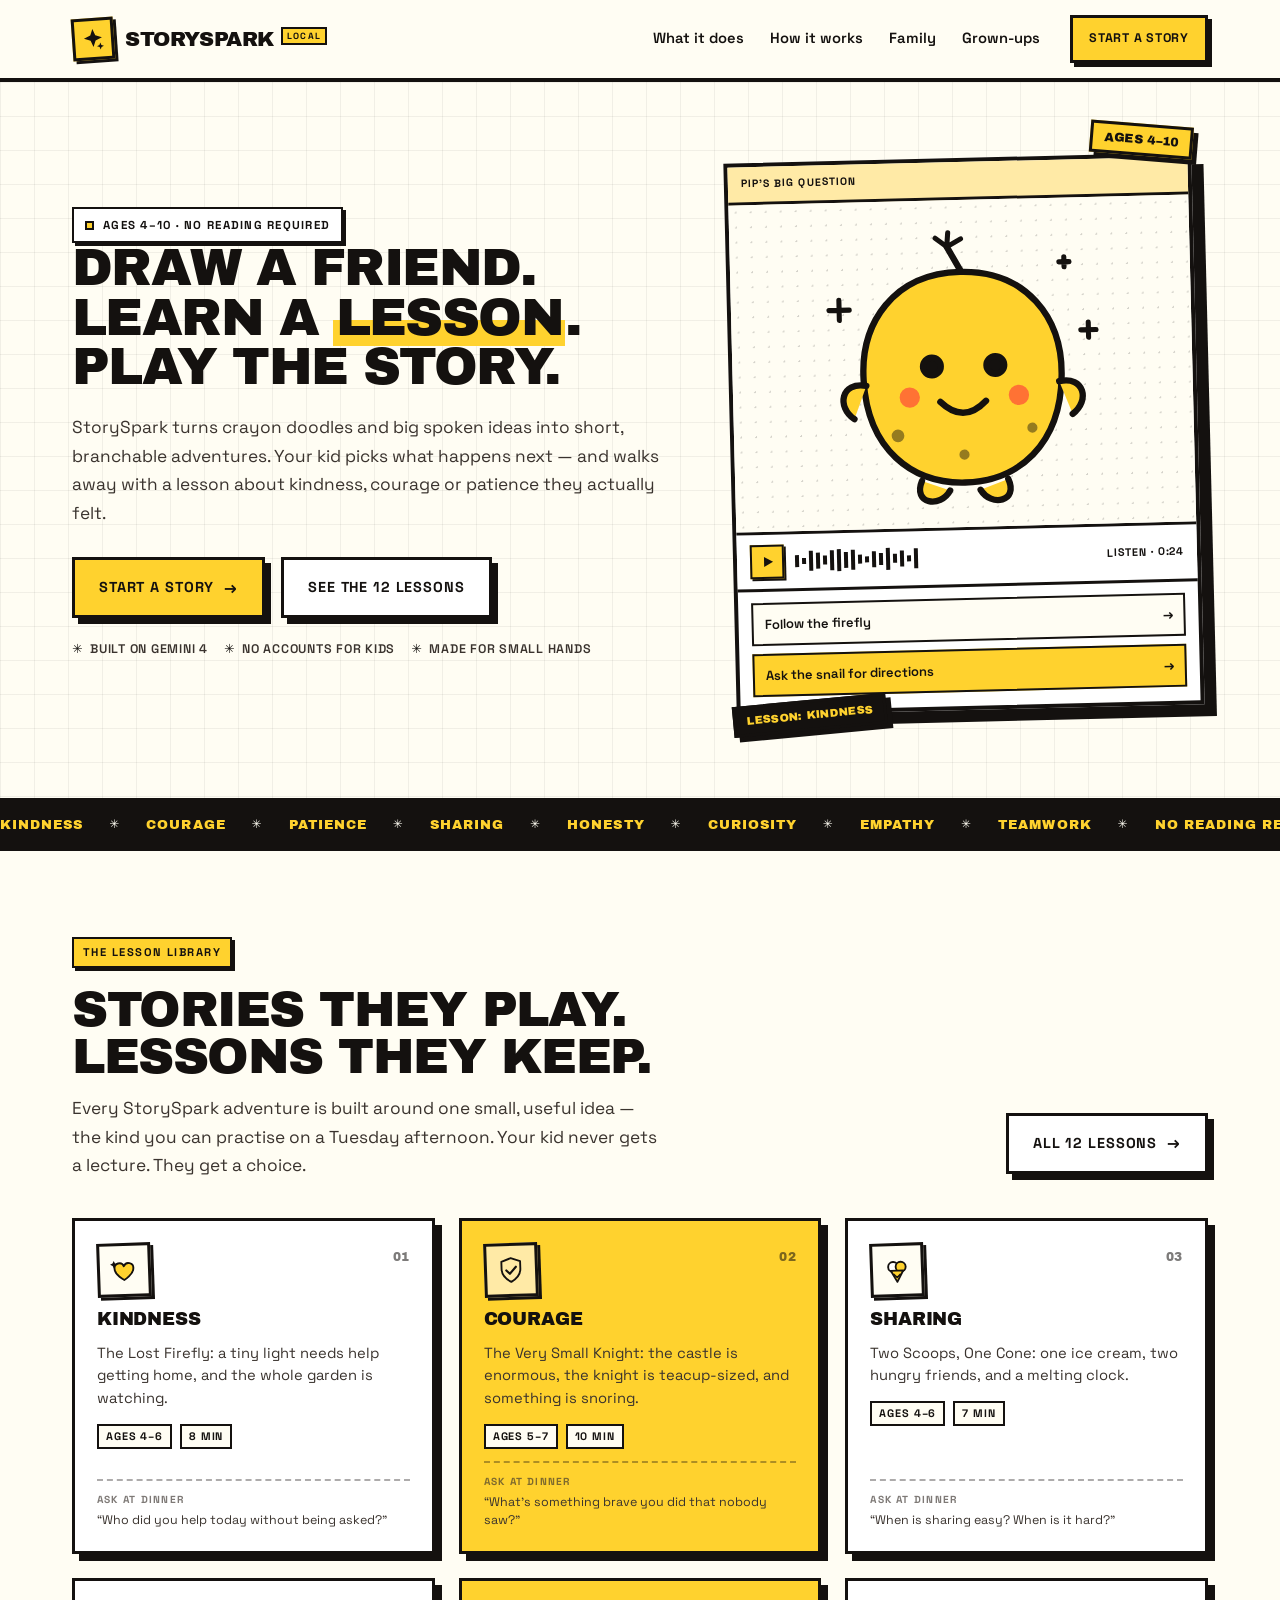
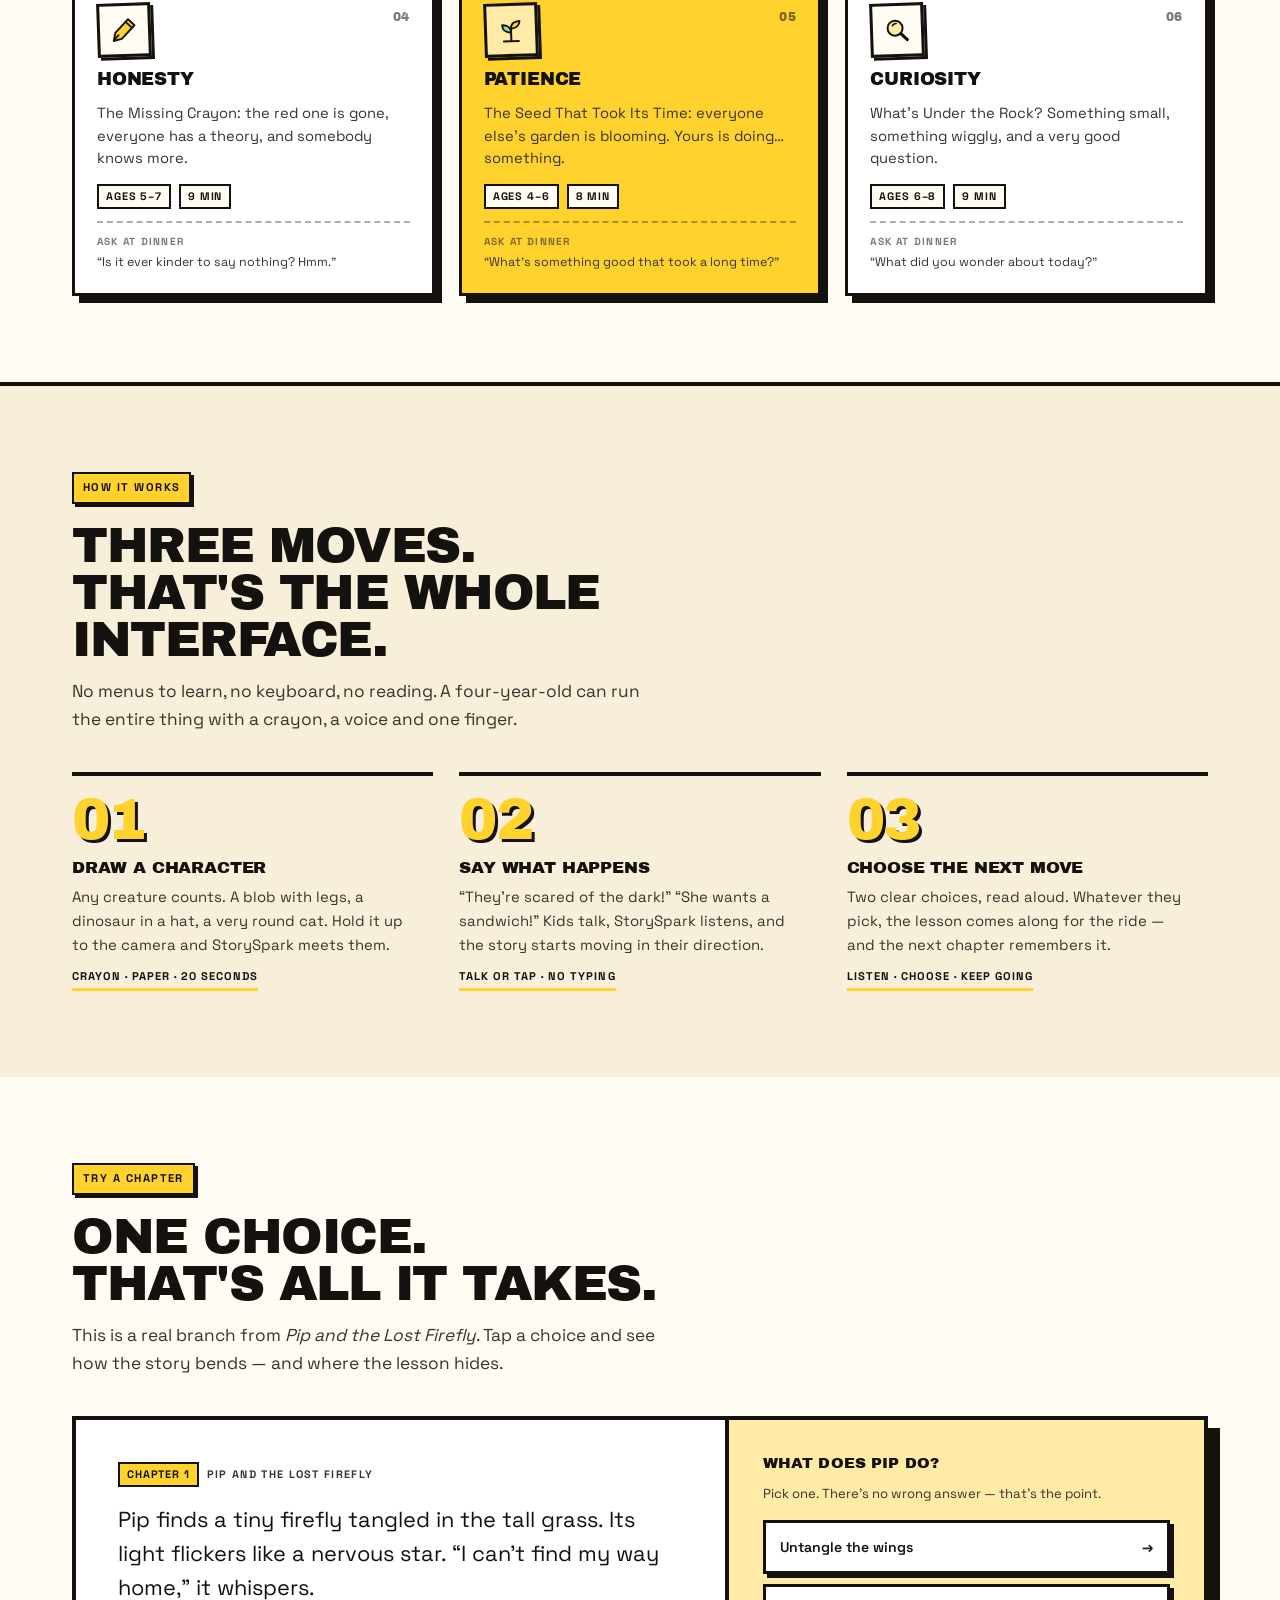
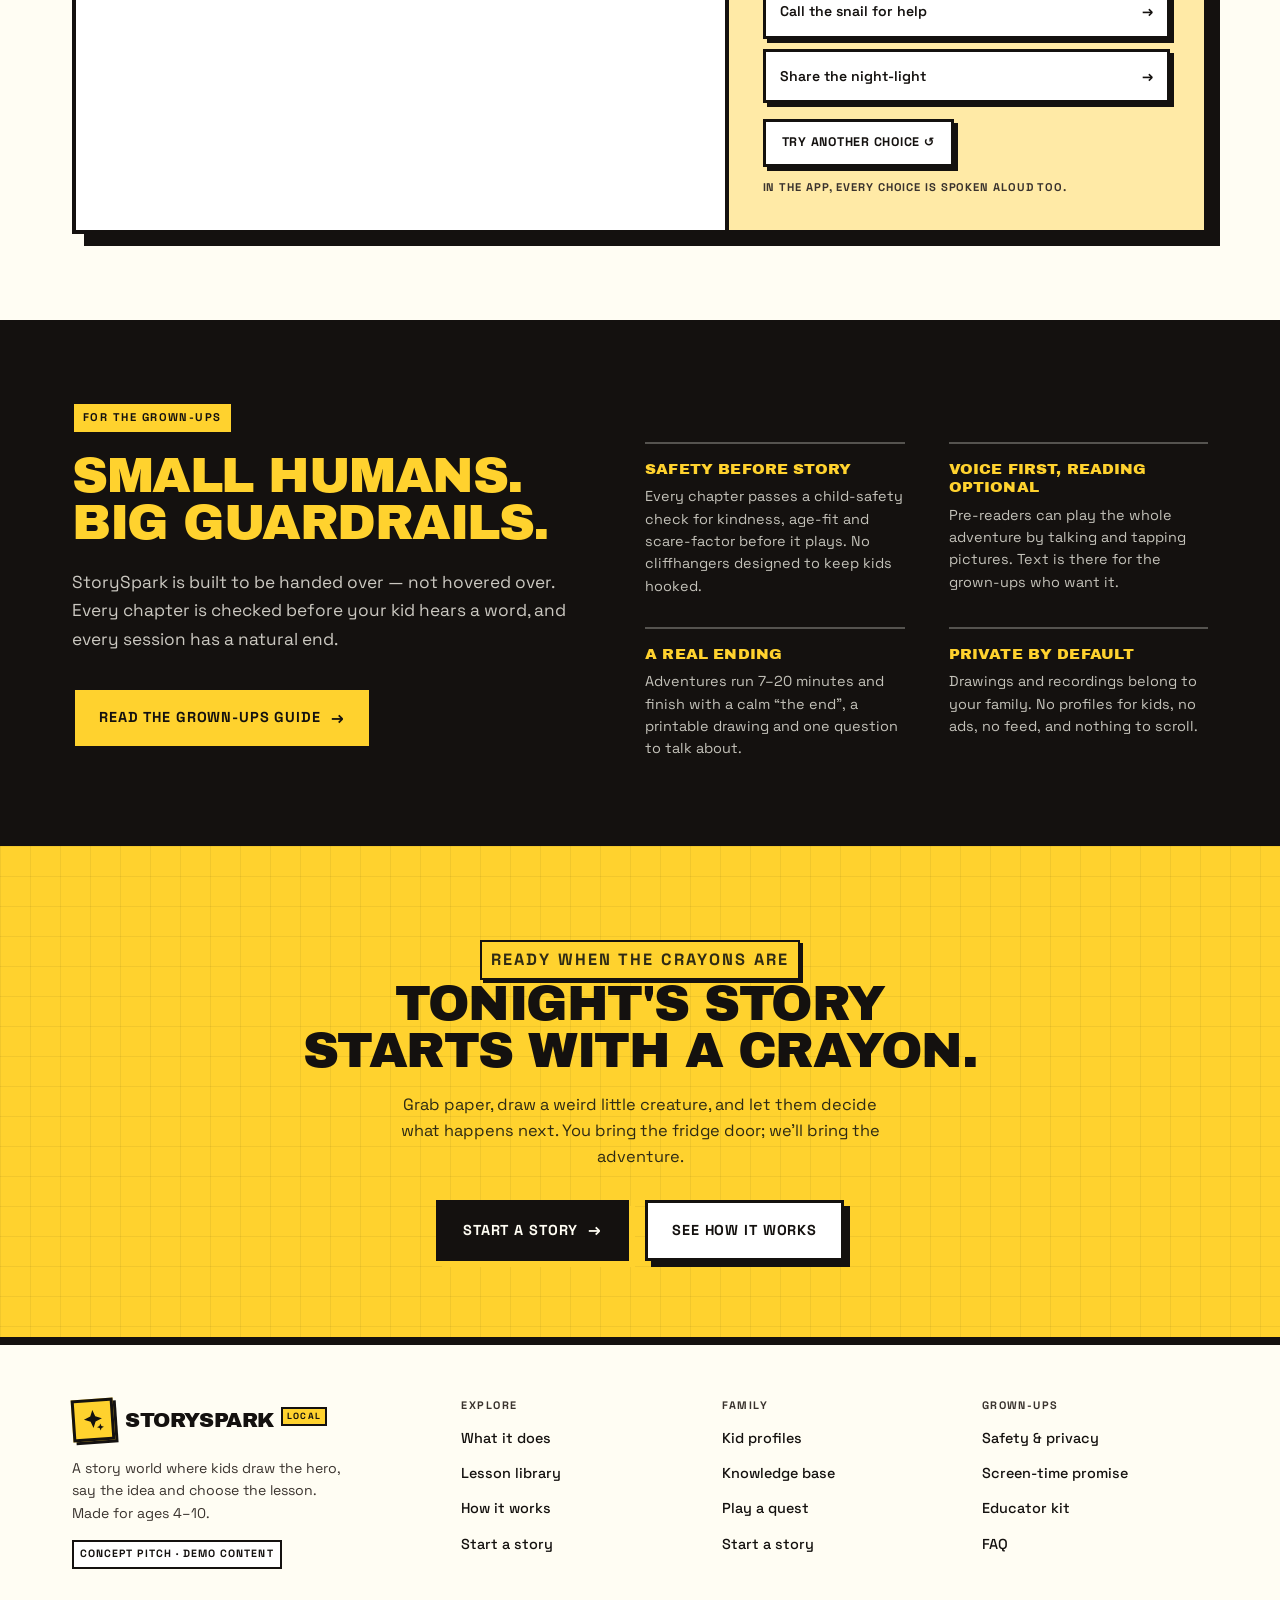
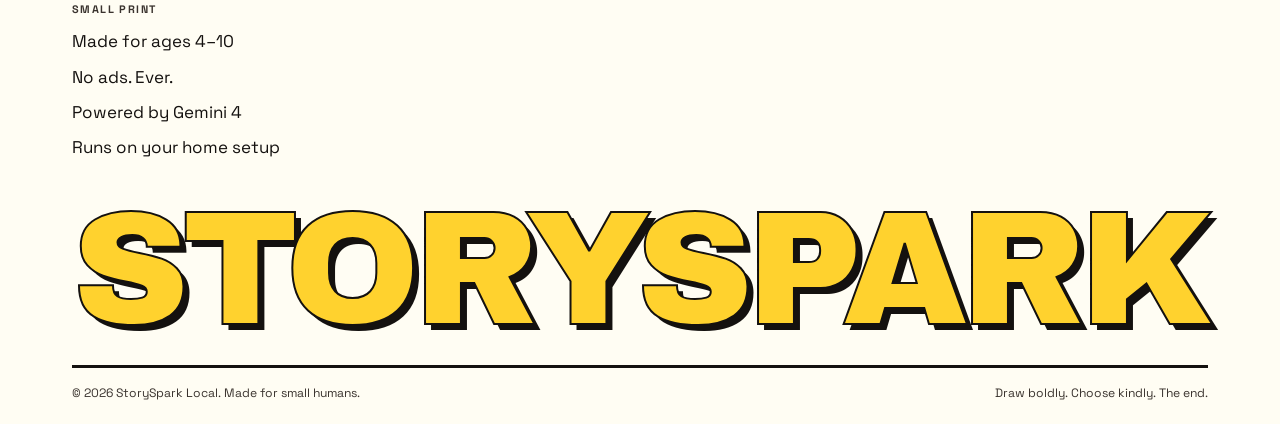
==== commit b947668c: "Add family library, avatars, quest game, install guide and local model API" ====
--- a/index.html
+++ b/index.html
@@ -34,6 +34,7 @@
         <ul class="nav-links">
           <li><a href="what-it-does.html">What it does</a></li>
           <li><a href="how-it-works.html">How it works</a></li>
+          <li><a href="family.html">Family</a></li>
           <li><a href="grown-ups.html">Grown-ups</a></li>
         </ul>
         <a class="btn btn--yellow btn--sm" href="play.html">Start a story</a>
@@ -396,6 +397,16 @@
         </div>
 
         <div class="footer-col">
+          <h3>Family</h3>
+          <ul>
+            <li><a href="family.html">Kid profiles</a></li>
+            <li><a href="family.html#bookshelf">Knowledge base</a></li>
+            <li><a href="game.html">Play a quest</a></li>
+            <li><a href="play.html">Start a story</a></li>
+          </ul>
+        </div>
+
+        <div class="footer-col">
           <h3>Grown-ups</h3>
           <ul>
             <li><a href="grown-ups.html">Safety &amp; privacy</a></li>
--- a/assets/css/style.css
+++ b/assets/css/style.css
@@ -2531,3 +2531,701 @@
     box-shadow: none !important;
   }
 }
+
+/* --------------------------------------------------------------------------
+   Family library — profiles, avatars, knowledge base
+   -------------------------------------------------------------------------- */
+
+.family-split {
+  display: grid;
+  grid-template-columns: minmax(0, 1.55fr) minmax(0, 1fr);
+  gap: 26px;
+  align-items: start;
+}
+
+.kid-grid {
+  display: grid;
+  grid-template-columns: repeat(2, minmax(0, 1fr));
+  gap: 18px;
+}
+
+.kid-card {
+  position: relative;
+  display: flex;
+  flex-direction: column;
+  background: var(--white);
+  border: var(--border);
+  box-shadow: var(--shadow-sm);
+  transition: transform 140ms ease, box-shadow 140ms ease;
+}
+
+.kid-card:hover {
+  transform: translate(-2px, -2px);
+  box-shadow: var(--shadow);
+}
+
+.kid-card.is-active {
+  background: var(--yellow-soft);
+  box-shadow: var(--shadow);
+}
+
+.kid-card.is-active::after {
+  content: "ACTIVE";
+  position: absolute;
+  top: -13px;
+  right: 10px;
+  padding: 2px 8px;
+  background: var(--ink);
+  color: var(--milk);
+  border: 2px solid var(--ink);
+  font-family: var(--font-display);
+  font-size: 0.66rem;
+  letter-spacing: 0.14em;
+}
+
+.kid-card__pick {
+  display: grid;
+  grid-template-columns: 72px minmax(0, 1fr);
+  gap: 14px;
+  align-items: center;
+  width: 100%;
+  padding: 16px 16px 10px;
+  background: none;
+  border: 0;
+  font: inherit;
+  color: inherit;
+  text-align: start;
+  cursor: pointer;
+}
+
+.kid-card__pick:focus-visible {
+  outline: 3px solid var(--ink);
+  outline-offset: -6px;
+}
+
+.kid-card__pick img {
+  width: 72px;
+  height: 72px;
+  border: var(--border);
+  background: var(--milk);
+}
+
+.kid-card__copy {
+  display: flex;
+  flex-direction: column;
+  gap: 2px;
+  min-width: 0;
+}
+
+.kid-card__copy strong {
+  font-family: var(--font-display);
+  font-size: 1.25rem;
+  line-height: 1.1;
+  letter-spacing: -0.01em;
+  overflow-wrap: anywhere;
+}
+
+.kid-card__copy span {
+  font-size: 0.85rem;
+  color: var(--ink-soft);
+}
+
+.kid-card__lesson {
+  display: inline-block;
+  width: fit-content;
+  margin-top: 4px;
+  padding: 1px 7px;
+  border: 2px solid var(--ink);
+  background: var(--yellow);
+  font-size: 0.7rem !important;
+  font-weight: 700;
+  letter-spacing: 0.08em;
+  text-transform: uppercase;
+  color: var(--ink) !important;
+}
+
+.kid-card__stats {
+  display: flex;
+  gap: 16px;
+  padding: 8px 16px 12px;
+  border-top: 2px dashed rgba(20, 17, 15, 0.35);
+  font-size: 0.8rem;
+  text-transform: uppercase;
+  letter-spacing: 0.06em;
+}
+
+.kid-card__stats b {
+  font-family: var(--font-display);
+  font-size: 0.95rem;
+}
+
+.kid-card__remove {
+  position: absolute;
+  bottom: 8px;
+  right: 10px;
+  background: none;
+  border: 0;
+  padding: 2px 4px;
+  font: inherit;
+  font-size: 0.72rem;
+  text-transform: uppercase;
+  letter-spacing: 0.08em;
+  color: var(--ink-soft);
+  text-decoration: underline;
+  cursor: pointer;
+}
+
+.kid-card__remove:hover { color: var(--tomato); }
+
+.family-status {
+  margin-top: 14px;
+  min-height: 1.4em;
+  font-size: 0.9rem;
+  font-weight: 600;
+}
+
+.family-status[data-tone="warn"] { color: var(--tomato); }
+
+.add-profile {
+  position: sticky;
+  top: calc(var(--header-h) + 18px);
+}
+
+.avatar-field {
+  margin: 0;
+  padding: 0;
+  border: 0;
+}
+
+.avatar-picker {
+  display: grid;
+  grid-template-columns: repeat(4, minmax(0, 1fr));
+  gap: 8px;
+}
+
+.avatar-option {
+  display: flex;
+  flex-direction: column;
+  align-items: center;
+  gap: 4px;
+  padding: 7px 3px 5px;
+  background: var(--milk);
+  border: 2px solid var(--ink);
+  font: inherit;
+  font-size: 0.66rem;
+  font-weight: 700;
+  text-transform: uppercase;
+  letter-spacing: 0.05em;
+  cursor: pointer;
+  transition: background 120ms ease, transform 120ms ease;
+}
+
+.avatar-option:hover { background: var(--yellow-soft); }
+
+.avatar-option[aria-pressed="true"] {
+  background: var(--yellow);
+  box-shadow: 3px 3px 0 var(--ink);
+  transform: translate(-1px, -1px);
+}
+
+.avatar-option img {
+  width: 44px;
+  height: 44px;
+}
+
+.avatar-option:focus-visible {
+  outline: 3px solid var(--ink);
+  outline-offset: 2px;
+}
+
+.form-row {
+  display: grid;
+  grid-template-columns: 1fr 1fr;
+  gap: 12px;
+}
+
+.kb-layout {
+  display: grid;
+  grid-template-columns: minmax(0, 1fr) minmax(0, 1fr);
+  gap: 26px;
+  align-items: start;
+}
+
+.kb-upload {
+  display: flex;
+  flex-direction: column;
+  gap: 16px;
+}
+
+.dropzone {
+  display: flex;
+  flex-direction: column;
+  align-items: center;
+  gap: 6px;
+  padding: 22px 18px;
+  background: var(--white);
+  border: 3px dashed var(--ink);
+  text-align: center;
+  cursor: pointer;
+  transition: background 140ms ease;
+}
+
+.dropzone:hover { background: var(--yellow-soft); }
+
+.dropzone input {
+  position: absolute;
+  width: 1px;
+  height: 1px;
+  opacity: 0;
+  pointer-events: none;
+}
+
+.dropzone svg { width: 30px; height: 30px; }
+
+.dropzone strong {
+  font-family: var(--font-display);
+  font-size: 0.98rem;
+  letter-spacing: 0.01em;
+}
+
+.dropzone span {
+  font-size: 0.78rem;
+  color: var(--ink-soft);
+}
+
+.dropzone:focus-within {
+  outline: 3px solid var(--ink);
+  outline-offset: 3px;
+}
+
+.note-form {
+  display: flex;
+  flex-direction: column;
+  gap: 12px;
+  padding: 18px;
+  background: var(--milk-deep);
+  border: var(--border);
+  box-shadow: var(--shadow-sm);
+}
+
+.note-area {
+  width: 100%;
+  min-height: 118px;
+  padding: 10px 12px;
+  border: var(--border);
+  background: var(--milk);
+  color: var(--ink);
+  font: inherit;
+  font-size: 0.95rem;
+  resize: vertical;
+}
+
+.note-area:focus {
+  outline: 3px solid var(--ink);
+  outline-offset: 2px;
+}
+
+.kb-panel {
+  background: var(--white);
+  border: var(--border);
+  box-shadow: var(--shadow);
+}
+
+.kb-list {
+  display: flex;
+  flex-direction: column;
+}
+
+.kb-item {
+  padding: 14px 16px;
+  border-top: 2px solid var(--ink);
+}
+
+.kb-item:first-child { border-top: 0; }
+
+.kb-item.is-off {
+  background: var(--milk-deep);
+  opacity: 0.72;
+}
+
+.kb-item__top {
+  display: flex;
+  align-items: baseline;
+  justify-content: space-between;
+  gap: 12px;
+}
+
+.kb-item__top h3 {
+  font-family: var(--font-display);
+  font-size: 0.98rem;
+  line-height: 1.2;
+  overflow-wrap: anywhere;
+}
+
+.kb-item__top span {
+  flex: none;
+  font-size: 0.7rem;
+  text-transform: uppercase;
+  letter-spacing: 0.08em;
+  color: var(--ink-soft);
+}
+
+.kb-item__preview {
+  margin-top: 4px;
+  font-size: 0.86rem;
+  line-height: 1.45;
+  color: var(--ink-soft);
+}
+
+.kb-item__actions {
+  display: flex;
+  gap: 16px;
+  margin-top: 8px;
+}
+
+.kb-item__actions .text-btn {
+  font-size: 0.76rem;
+}
+
+.kb-empty {
+  padding: 22px 18px;
+  font-size: 0.9rem;
+  color: var(--ink-soft);
+}
+
+@media (max-width: 1000px) {
+  .family-split,
+  .kb-layout {
+    grid-template-columns: 1fr;
+  }
+
+  .add-profile {
+    position: static;
+  }
+}
+
+@media (max-width: 620px) {
+  .kid-grid {
+    grid-template-columns: 1fr;
+  }
+
+  .form-row {
+    grid-template-columns: 1fr;
+  }
+
+  .avatar-picker {
+    grid-template-columns: repeat(4, minmax(0, 1fr));
+  }
+}
+
+/* --------------------------------------------------------------------------
+   Quest game
+   -------------------------------------------------------------------------- */
+
+.quest-layout {
+  display: grid;
+  grid-template-columns: minmax(0, 320px) minmax(0, 1fr);
+  gap: 26px;
+  align-items: start;
+}
+
+.quest-side {
+  display: flex;
+  flex-direction: column;
+  gap: 16px;
+  padding: 18px;
+  background: var(--milk-deep);
+  border: var(--border);
+  box-shadow: var(--shadow);
+}
+
+.quest-kid {
+  display: grid;
+  grid-template-columns: 80px minmax(0, 1fr);
+  gap: 12px;
+  align-items: center;
+  padding-bottom: 14px;
+  border-bottom: 2px solid var(--ink);
+}
+
+.quest-kid img {
+  width: 80px;
+  height: 80px;
+  border: var(--border);
+  background: var(--white);
+}
+
+.quest-kid strong {
+  display: block;
+  font-family: var(--font-display);
+  font-size: 1.35rem;
+  line-height: 1.1;
+  overflow-wrap: anywhere;
+}
+
+.quest-kid a {
+  display: inline-block;
+  margin-top: 3px;
+  font-size: 0.76rem;
+  font-weight: 600;
+  text-transform: uppercase;
+  letter-spacing: 0.06em;
+  color: var(--ink);
+}
+
+.quest-stats {
+  display: grid;
+  grid-template-columns: repeat(3, 1fr);
+  gap: 8px;
+}
+
+.quest-stat {
+  padding: 8px 6px;
+  background: var(--white);
+  border: 2px solid var(--ink);
+  text-align: center;
+}
+
+.quest-stat span {
+  display: block;
+  font-size: 0.62rem;
+  font-weight: 700;
+  text-transform: uppercase;
+  letter-spacing: 0.1em;
+  color: var(--ink-soft);
+}
+
+.quest-stat strong {
+  display: block;
+  font-family: var(--font-display);
+  font-size: 1.3rem;
+  line-height: 1.15;
+}
+
+.quest-trail {
+  display: grid;
+  grid-template-columns: repeat(4, 1fr);
+  gap: 6px;
+  margin: 0;
+  padding: 0;
+  list-style: none;
+}
+
+.quest-trail li {
+  display: grid;
+  place-items: center;
+  height: 38px;
+  border: 2px solid var(--ink);
+  background: var(--white);
+  font-family: var(--font-display);
+  font-size: 0.9rem;
+}
+
+.quest-trail li.is-done {
+  background: var(--yellow);
+}
+
+.quest-trail li.is-current {
+  background: var(--ink);
+  color: var(--milk);
+  box-shadow: 3px 3px 0 var(--tomato);
+}
+
+.quest-stage {
+  min-height: 420px;
+}
+
+.quest-card {
+  padding: 26px;
+  background: var(--white);
+  border: var(--border);
+  box-shadow: var(--shadow-lg);
+}
+
+.quest-card h2 {
+  margin: 6px 0 12px;
+  font-size: clamp(1.7rem, 3.6vw, 2.6rem);
+  line-height: 1.02;
+}
+
+.quest-card > p:not(.kicker) {
+  max-width: 54ch;
+  font-size: 1.02rem;
+}
+
+.quest-choices {
+  display: grid;
+  gap: 12px;
+  margin-top: 20px;
+}
+
+.quest-choice {
+  display: flex;
+  align-items: center;
+  justify-content: space-between;
+  gap: 14px;
+  width: 100%;
+  padding: 14px 16px;
+  background: var(--milk);
+  border: var(--border);
+  box-shadow: var(--shadow-sm);
+  font: inherit;
+  font-size: 1rem;
+  font-weight: 600;
+  color: var(--ink);
+  text-align: start;
+  cursor: pointer;
+  transition: transform 120ms ease, box-shadow 120ms ease, background 120ms ease;
+}
+
+.quest-choice:hover {
+  background: var(--yellow-soft);
+  transform: translate(-2px, -2px);
+  box-shadow: var(--shadow);
+}
+
+.quest-choice:active {
+  transform: translate(2px, 2px);
+  box-shadow: none;
+}
+
+.quest-choice:focus-visible {
+  outline: 3px solid var(--ink);
+  outline-offset: 3px;
+}
+
+.quest-choice__label {
+  flex: 1;
+}
+
+.quest-actions {
+  display: flex;
+  flex-wrap: wrap;
+  gap: 12px;
+  margin-top: 22px;
+}
+
+.quest-lesson {
+  display: grid;
+  gap: 2px;
+  padding: 12px 14px;
+  background: var(--milk);
+  border: 2px solid var(--ink);
+  border-left-width: 8px;
+}
+
+.quest-lesson strong {
+  font-family: var(--font-display);
+  font-size: 0.9rem;
+  letter-spacing: 0.02em;
+}
+
+.quest-lesson span {
+  font-size: 0.9rem;
+  color: var(--ink-soft);
+}
+
+@media (max-width: 900px) {
+  .quest-layout {
+    grid-template-columns: 1fr;
+  }
+
+  .quest-card {
+    box-shadow: var(--shadow);
+    padding: 20px;
+  }
+}
+
+/* --------------------------------------------------------------------------
+   Install steps
+   -------------------------------------------------------------------------- */
+
+.install-grid {
+  display: grid;
+  grid-template-columns: repeat(3, minmax(0, 1fr));
+  gap: 20px;
+}
+
+.install-step {
+  position: relative;
+  padding: 22px 20px;
+  background: var(--white);
+  border: var(--border);
+  box-shadow: var(--shadow-sm);
+}
+
+.install-num {
+  display: grid;
+  place-items: center;
+  width: 34px;
+  height: 34px;
+  margin-bottom: 10px;
+  background: var(--yellow);
+  border: 2px solid var(--ink);
+  font-family: var(--font-display);
+  font-size: 1rem;
+}
+
+.install-step h3 {
+  font-family: var(--font-display);
+  font-size: 1.05rem;
+  line-height: 1.15;
+  margin-bottom: 6px;
+}
+
+.install-step p {
+  font-size: 0.9rem;
+  color: var(--ink-soft);
+}
+
+.code-block {
+  margin: 12px 0;
+  padding: 12px 14px;
+  overflow-x: auto;
+  background: var(--ink);
+  border: 2px solid var(--ink);
+  color: var(--milk);
+  font-size: 0.78rem;
+  line-height: 1.6;
+  white-space: pre;
+}
+
+.code-block code {
+  font-family: ui-monospace, SFMono-Regular, Menlo, Consolas, monospace;
+  color: inherit;
+}
+
+.install-note {
+  margin-top: 8px;
+  font-size: 0.8rem !important;
+}
+
+.install-note code {
+  padding: 1px 4px;
+  background: var(--milk-deep);
+  border: 1px solid var(--ink);
+  font-size: 0.72rem;
+}
+
+.install-foot {
+  display: flex;
+  flex-wrap: wrap;
+  align-items: center;
+  justify-content: space-between;
+  gap: 16px;
+  margin-top: 22px;
+  padding: 16px 18px;
+  background: var(--yellow-soft);
+  border: var(--border);
+}
+
+.install-foot p {
+  max-width: 62ch;
+  font-size: 0.9rem;
+}
+
+@media (max-width: 900px) {
+  .install-grid {
+    grid-template-columns: 1fr;
+  }
+}
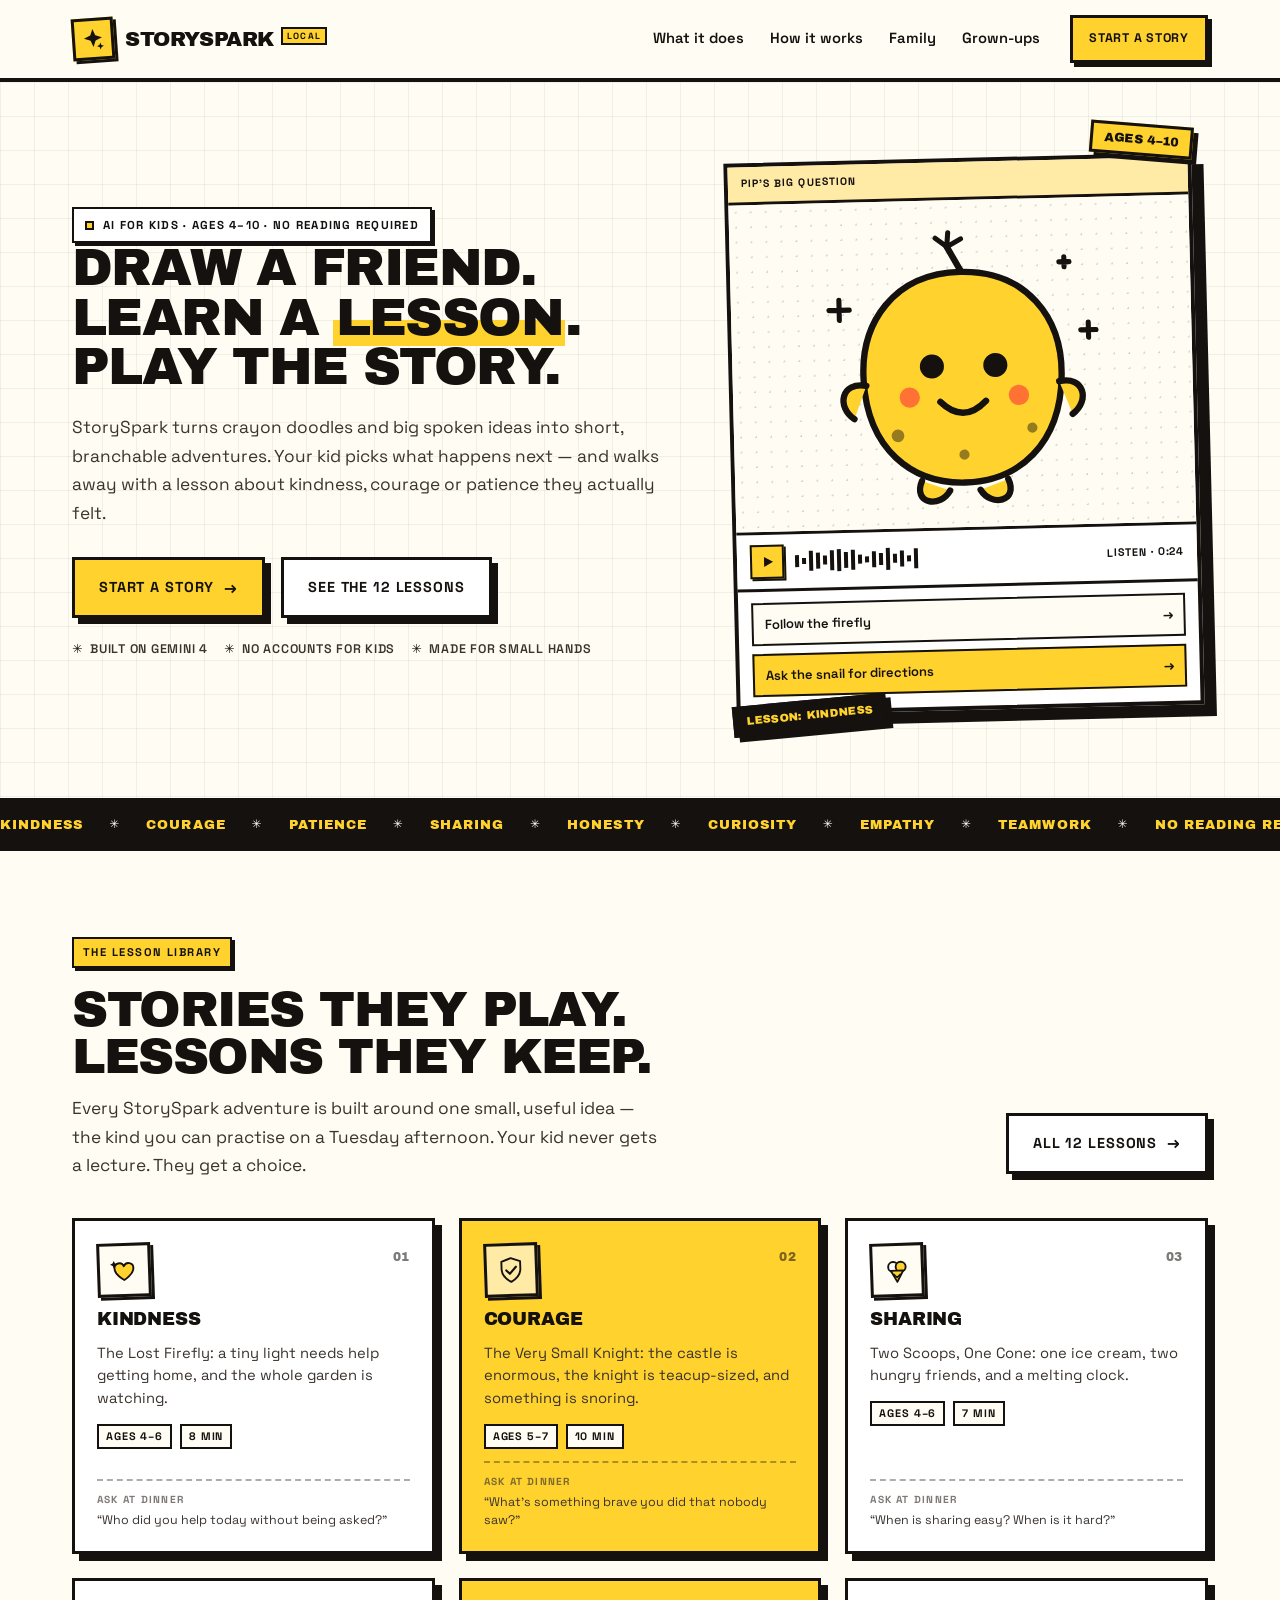
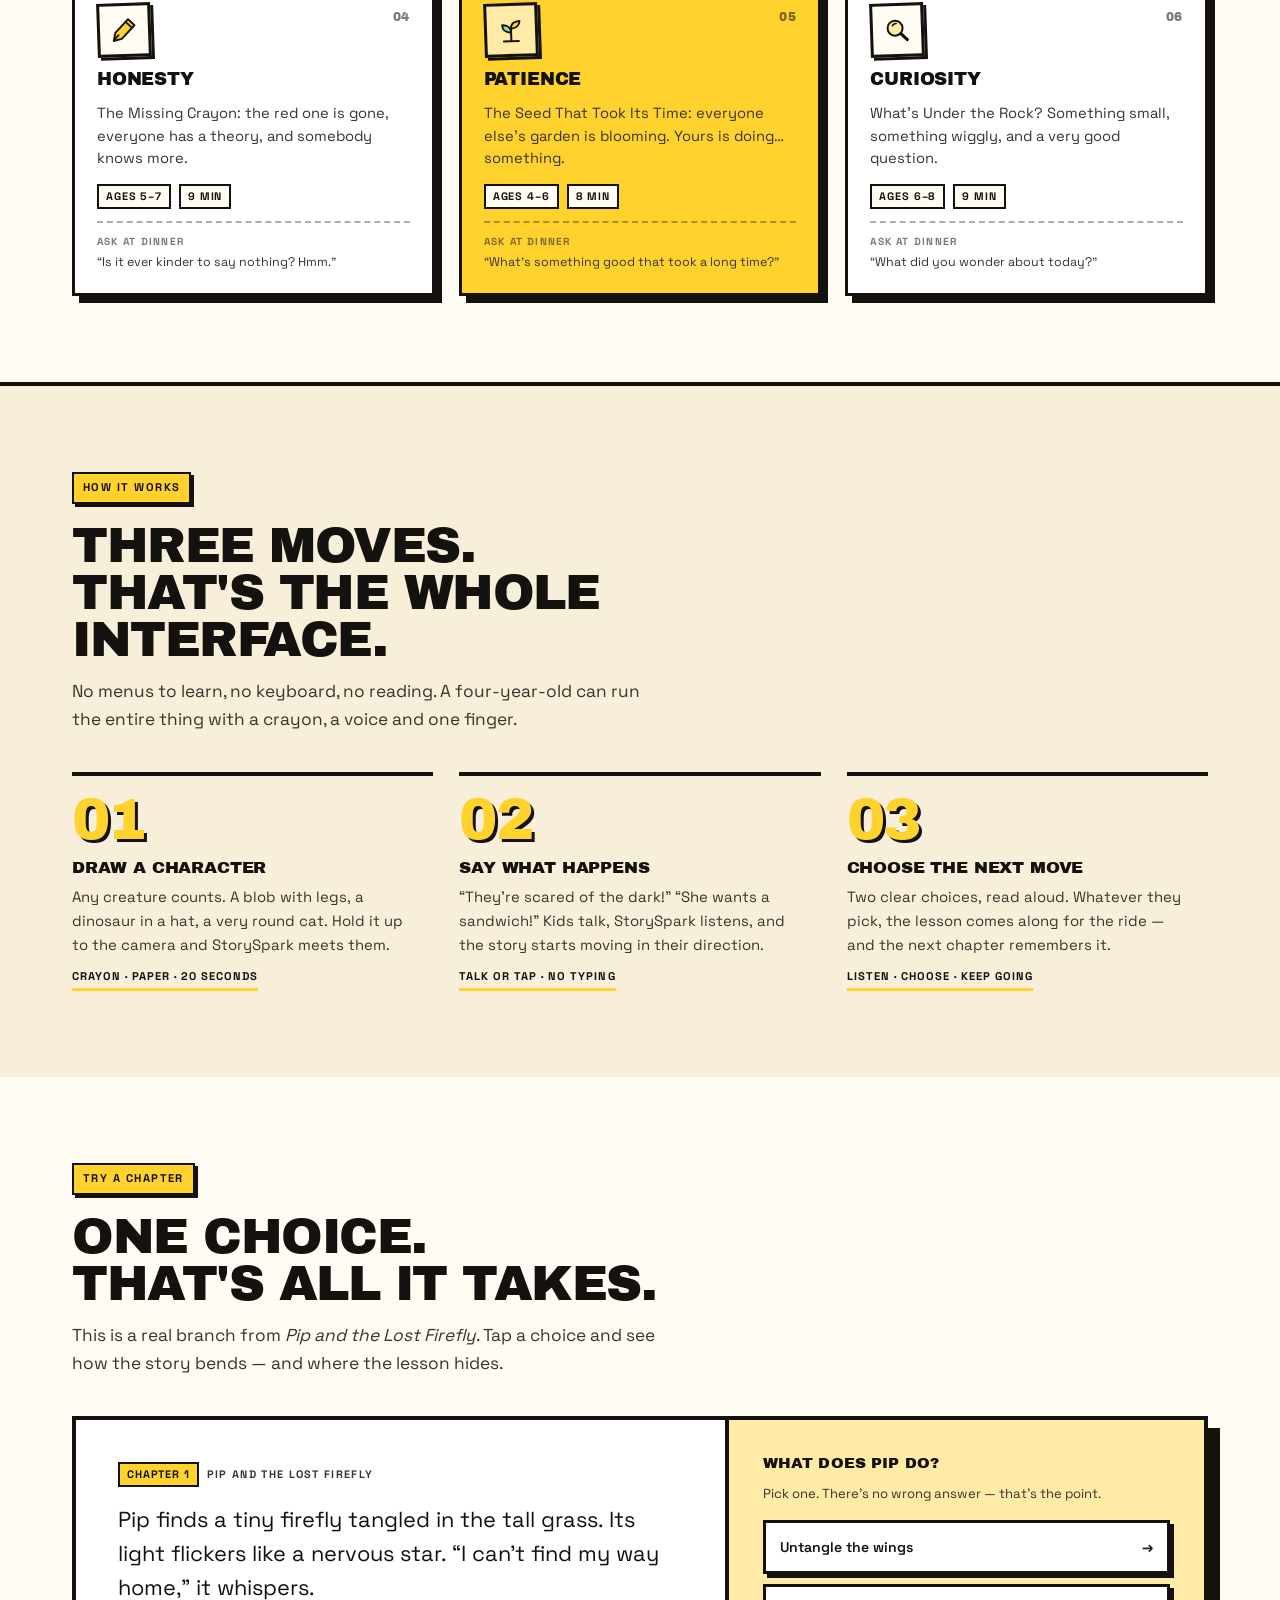
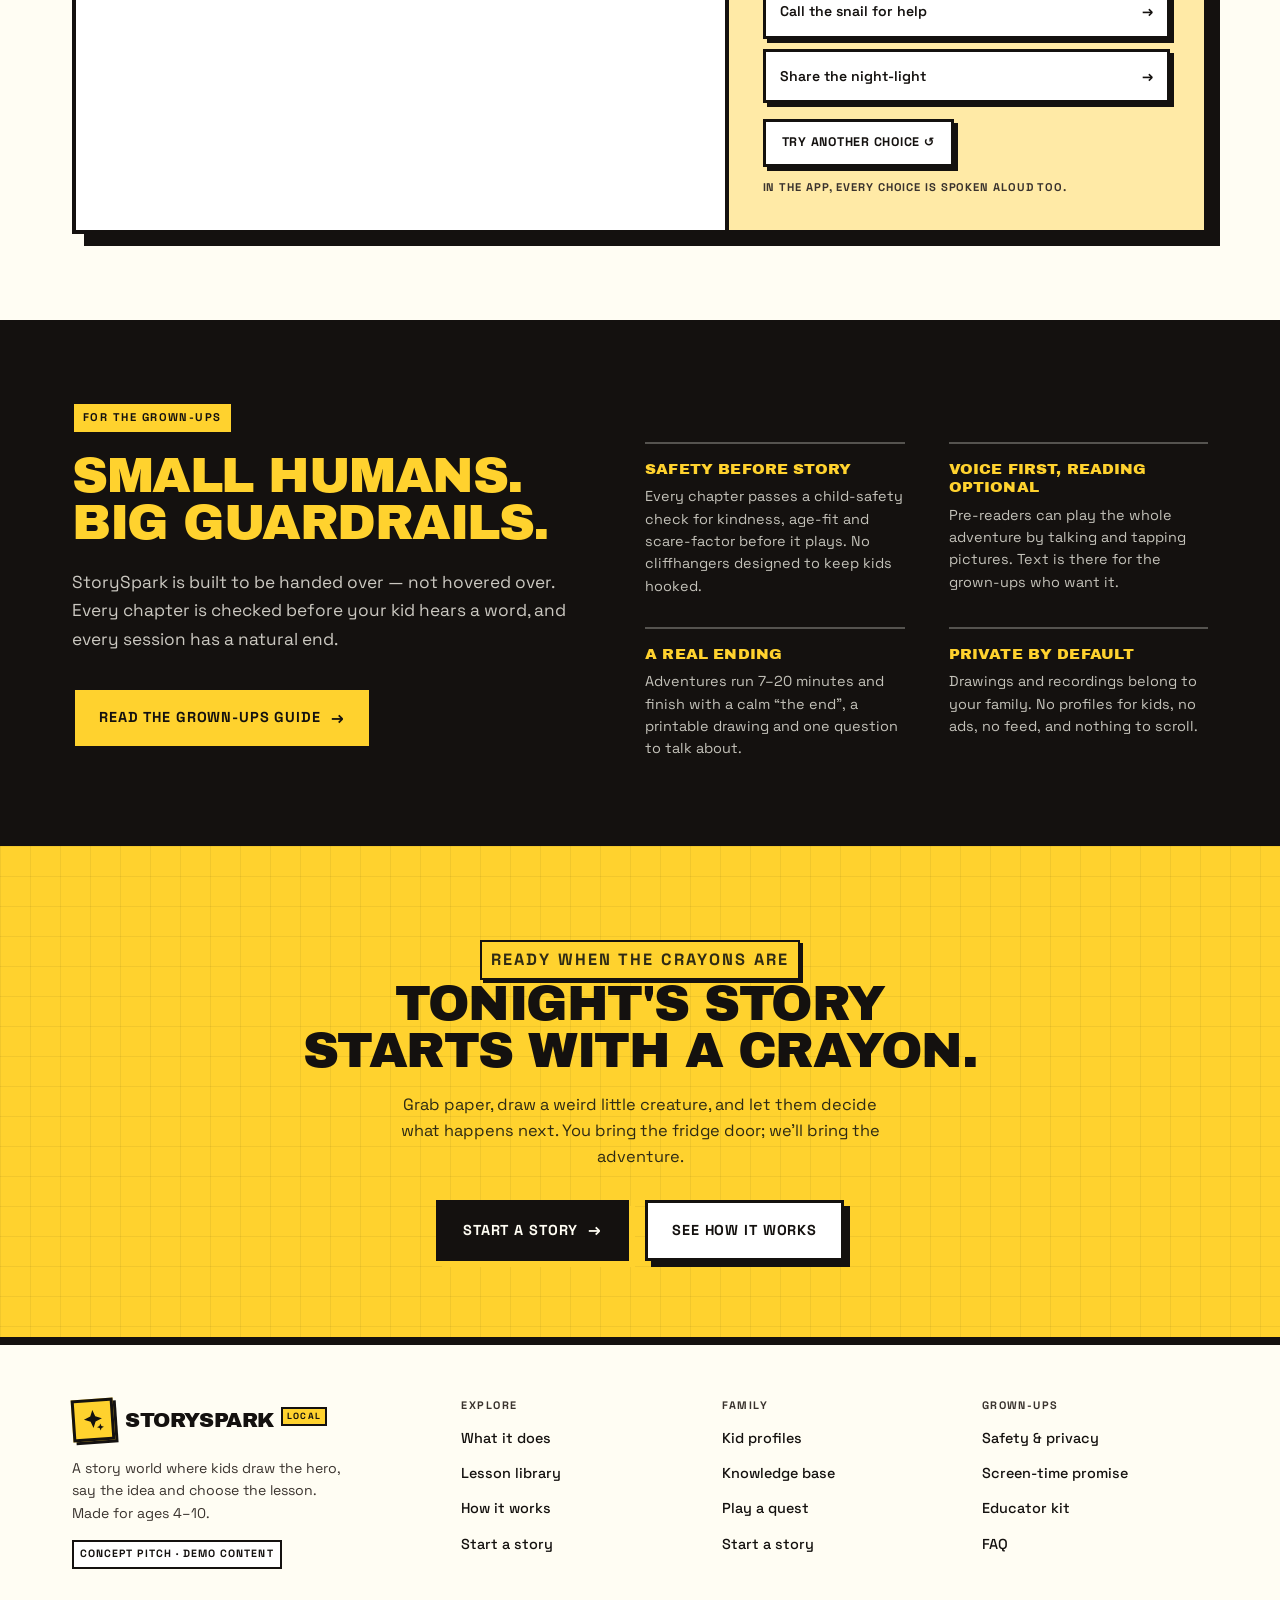
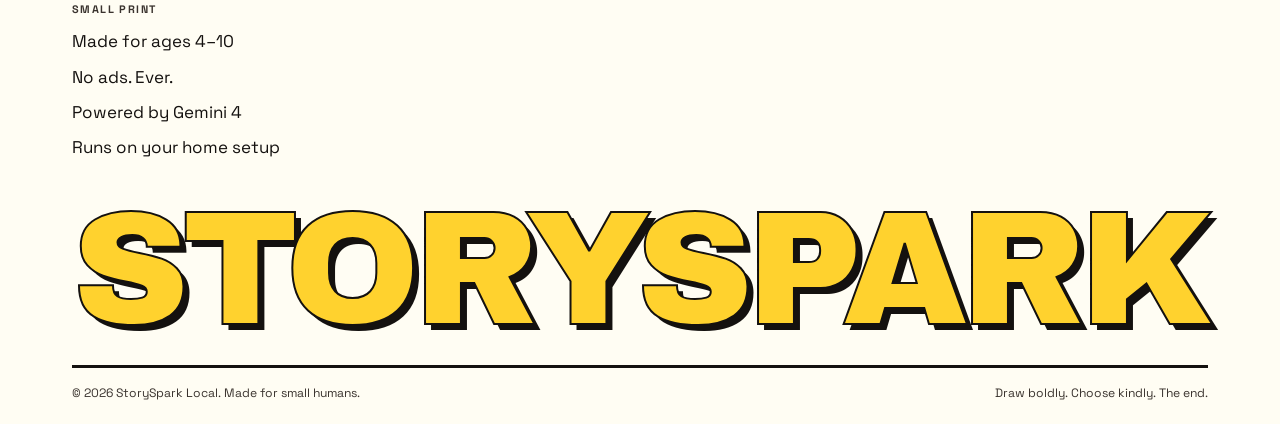
==== commit a47cece8: "Use a one-line install and AI-for-kids positioning" ====
--- a/index.html
+++ b/index.html
@@ -47,7 +47,7 @@
     <section class="hero">
       <div class="wrap hero-grid">
         <div class="hero-copy">
-          <p class="eyebrow"><span class="eyebrow-mark" aria-hidden="true"></span>Ages 4–10 · no reading required</p>
+          <p class="eyebrow"><span class="eyebrow-mark" aria-hidden="true"></span>AI for kids · Ages 4–10 · no reading required</p>
           <h1 class="display">Draw a friend.<br>Learn a <span class="marker">lesson</span>.<br>Play the story.</h1>
           <p class="lede">StorySpark turns crayon doodles and big spoken ideas into short, branchable adventures. Your kid picks what happens next — and walks away with a lesson about kindness, courage or patience they actually felt.</p>
 
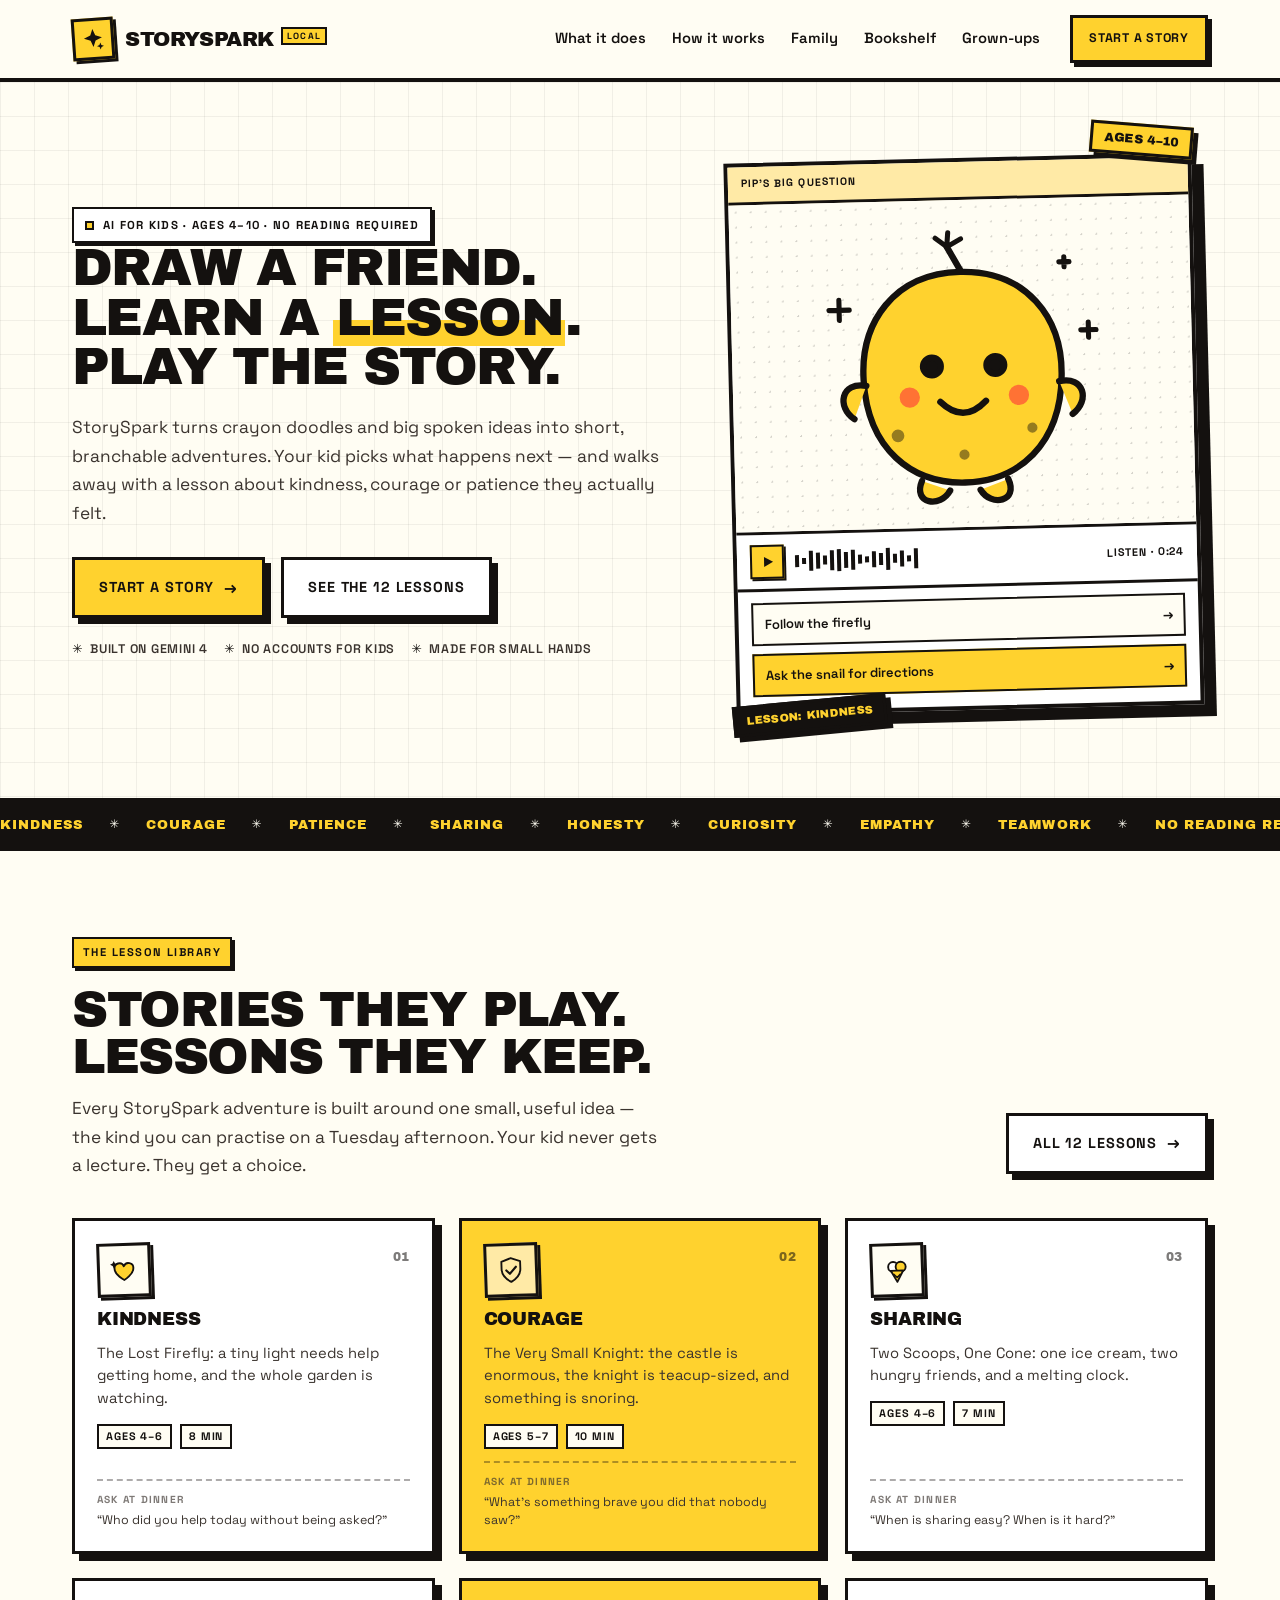
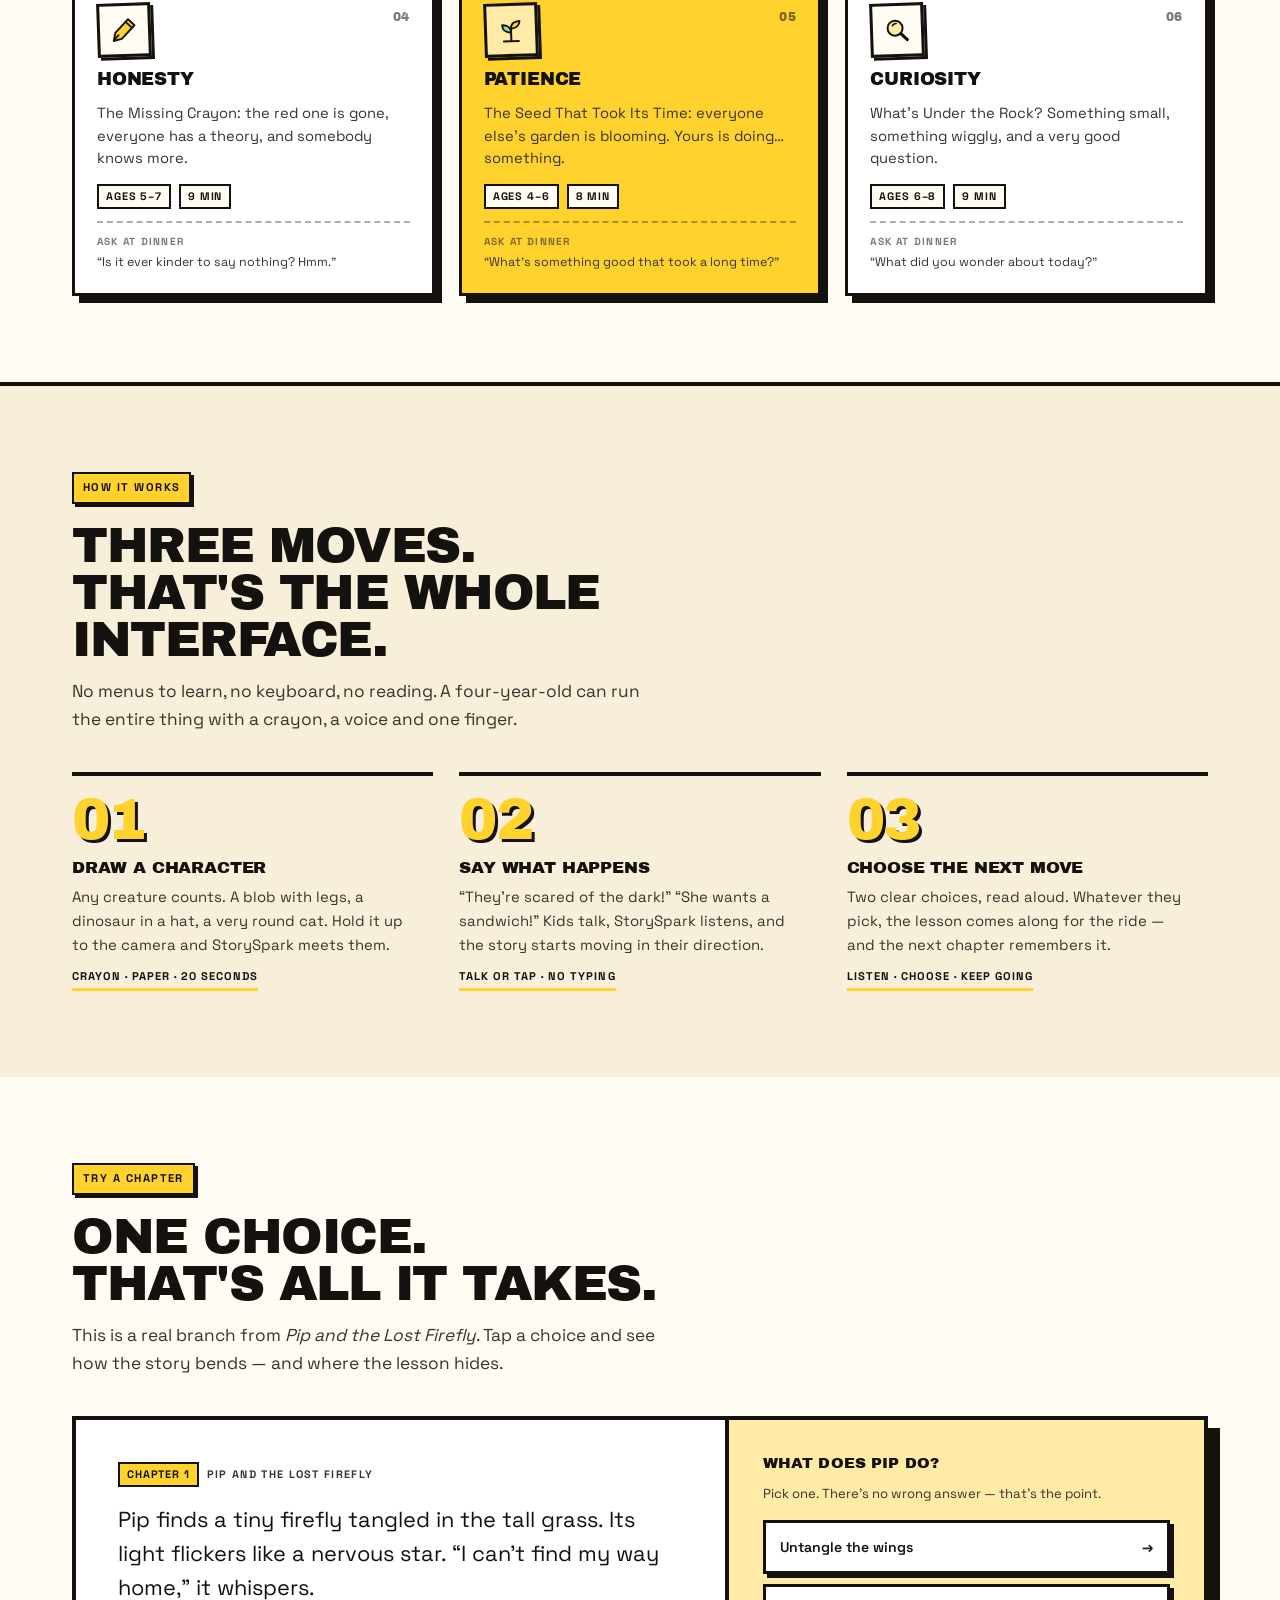
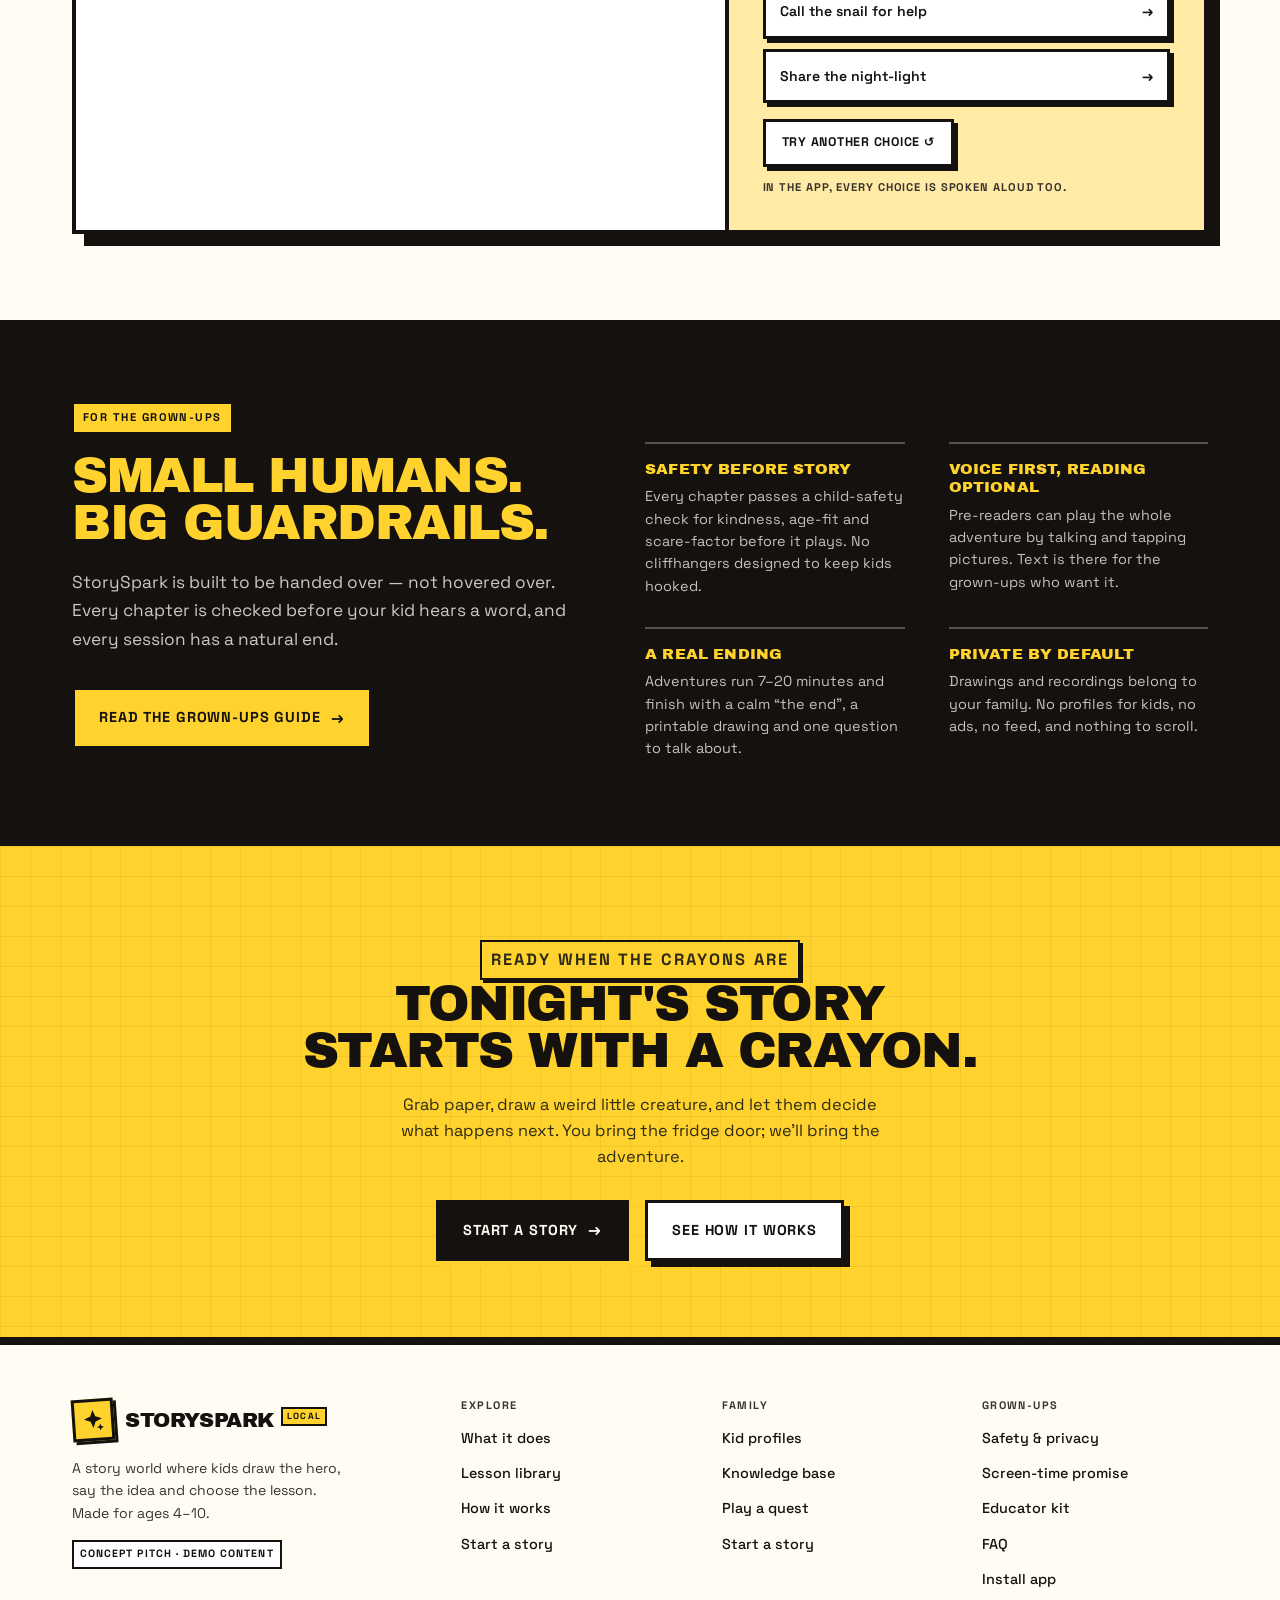
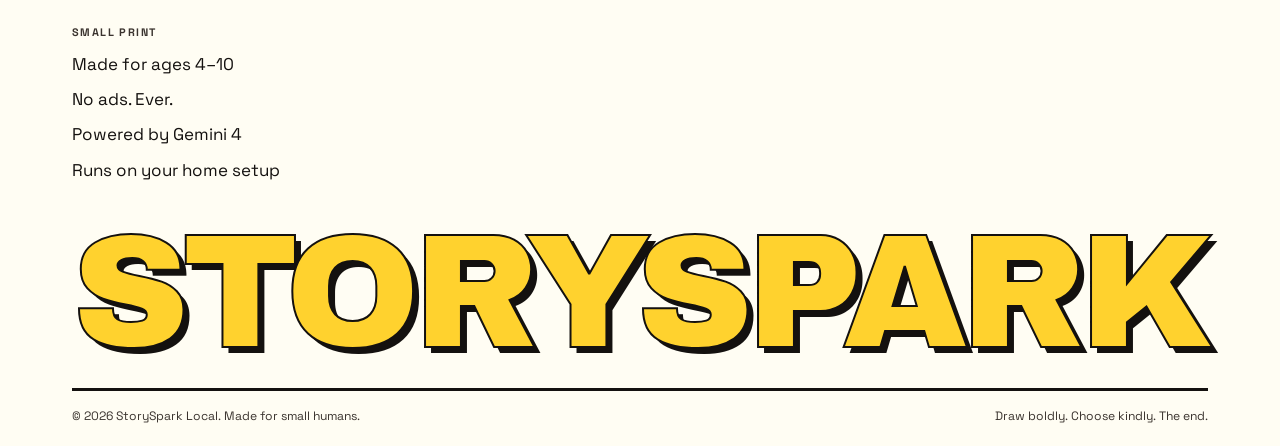
==== commit c28bea20: "Add offline PWA, phone install flow and knowledge-base entry points" ====
--- a/index.html
+++ b/index.html
@@ -6,6 +6,11 @@
   <title>StorySpark Local — Draw a friend. Learn a lesson. Play the story.</title>
   <meta name="description" content="StorySpark Local turns kids' crayon doodles and spoken ideas into short, branchable story adventures that teach kindness, courage, patience and more. For ages 4–10.">
   <meta name="theme-color" content="#FFD22E">
+  <link rel="manifest" href="manifest.webmanifest">
+  <meta name="apple-mobile-web-app-capable" content="yes">
+  <meta name="apple-mobile-web-app-title" content="StorySpark">
+  <meta name="apple-mobile-web-app-status-bar-style" content="default">
+  <link rel="apple-touch-icon" href="assets/icons/icon-180.png">
   <link rel="icon" href="assets/favicon.svg" type="image/svg+xml">
   <link rel="preconnect" href="https://fonts.googleapis.com">
   <link rel="preconnect" href="https://fonts.gstatic.com" crossorigin>
@@ -35,6 +40,7 @@
           <li><a href="what-it-does.html">What it does</a></li>
           <li><a href="how-it-works.html">How it works</a></li>
           <li><a href="family.html">Family</a></li>
+          <li><a href="family.html#bookshelf">Bookshelf</a></li>
           <li><a href="grown-ups.html">Grown-ups</a></li>
         </ul>
         <a class="btn btn--yellow btn--sm" href="play.html">Start a story</a>
@@ -413,6 +419,7 @@
             <li><a href="grown-ups.html#screen-time">Screen-time promise</a></li>
             <li><a href="grown-ups.html#educators">Educator kit</a></li>
             <li><a href="grown-ups.html#faq">FAQ</a></li>
+            <li><a href="grown-ups.html#install">Install app</a></li>
           </ul>
         </div>
 
@@ -436,6 +443,7 @@
     </div>
   </footer>
 
+  <script src="assets/js/pwa.js" defer></script>
   <script src="assets/js/main.js" defer></script>
 </body>
 </html>
--- a/assets/css/style.css
+++ b/assets/css/style.css
@@ -3142,7 +3142,7 @@
 
 .install-grid {
   display: grid;
-  grid-template-columns: repeat(3, minmax(0, 1fr));
+  grid-template-columns: repeat(2, minmax(0, 1fr));
   gap: 20px;
 }
 
@@ -3229,3 +3229,55 @@
     grid-template-columns: 1fr;
   }
 }
+
+/* --------------------------------------------------------------------------
+   PWA install
+   -------------------------------------------------------------------------- */
+
+.install-step--wide {
+  grid-column: 1 / -1;
+}
+
+.pwa-row {
+  display: flex;
+  flex-wrap: wrap;
+  align-items: center;
+  gap: 16px;
+  margin: 14px 0 6px;
+}
+
+.pwa-row .install-note {
+  flex: 1;
+  min-width: 220px;
+  margin: 0;
+}
+
+.install-step [data-install-app][disabled] {
+  opacity: 0.72;
+  cursor: default;
+  transform: none;
+}
+
+.studio-bookshelf {
+  display: flex;
+  flex-wrap: wrap;
+  align-items: center;
+  justify-content: space-between;
+  gap: 14px;
+  margin-top: 22px;
+  padding: 16px 18px;
+  background: var(--yellow-soft);
+  border: var(--border);
+  box-shadow: var(--shadow-sm);
+}
+
+.studio-bookshelf strong {
+  display: block;
+  font-family: var(--font-display);
+  font-size: 1rem;
+}
+
+.studio-bookshelf p {
+  max-width: 64ch;
+  font-size: 0.88rem;
+}
